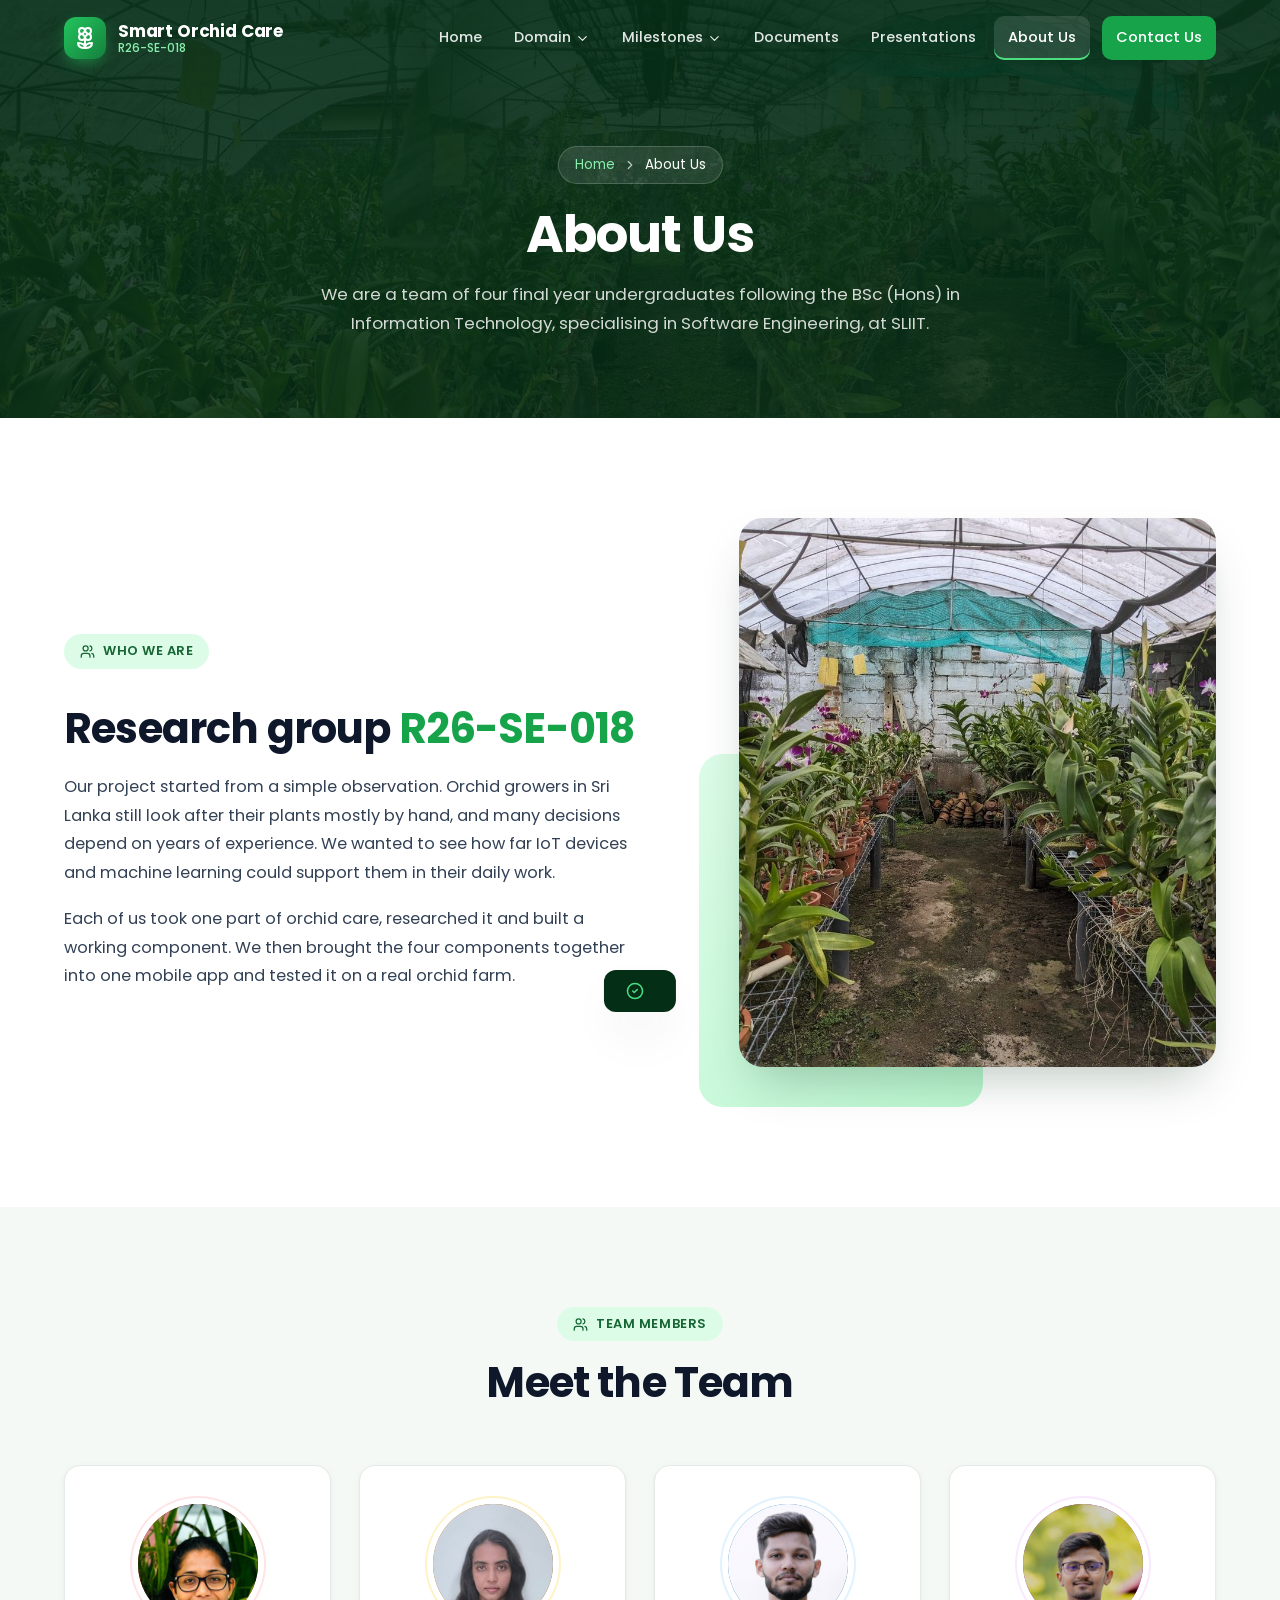
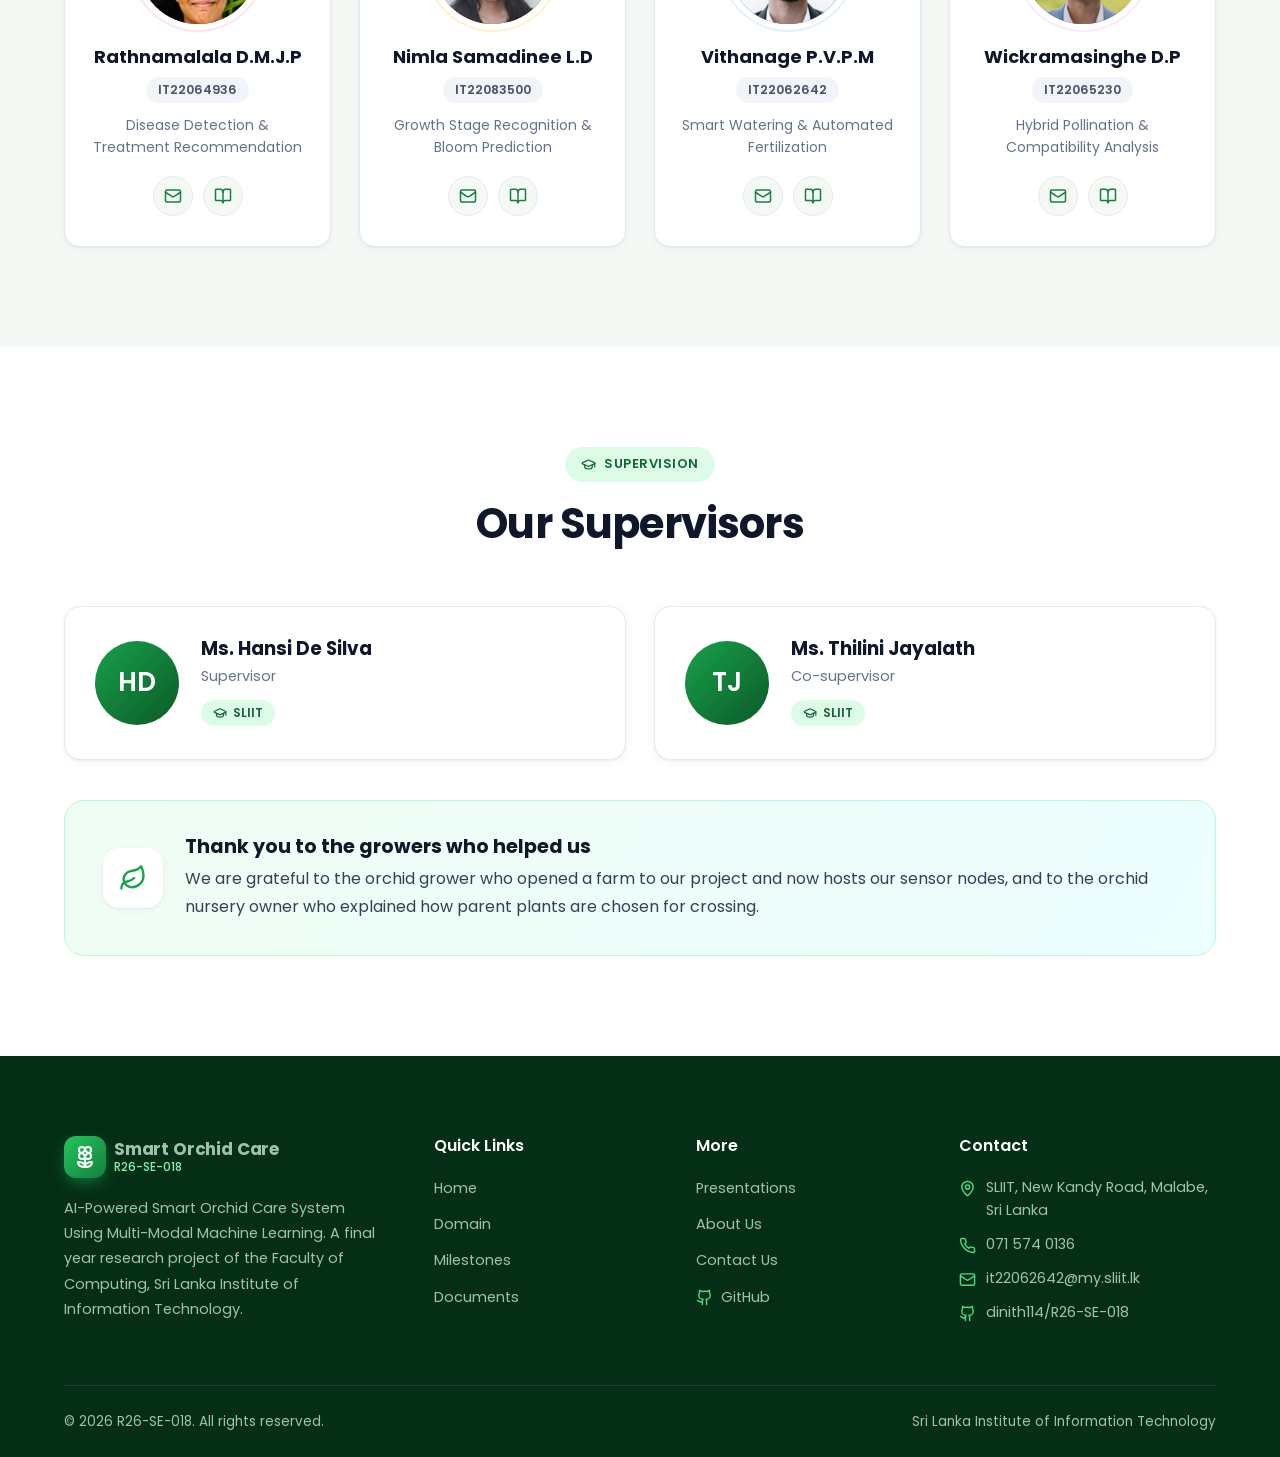
==== about.html @ bfdbc759 "Add the R26-SE-018 research website" ====
<!doctype html>
<html lang="en" id="top">
<head>
<meta charset="utf-8">
<meta name="viewport" content="width=device-width, initial-scale=1">
<title>About Us | R26-SE-018</title>
<meta name="description" content="Members and supervisors of research project R26-SE-018 at SLIIT.">
<meta name="theme-color" content="#052e16">
<link rel="icon" type="image/svg+xml" href="images/favicon.svg">
<link rel="stylesheet" href="fonts/fonts.css">
<link rel="stylesheet" href="css/style.css">
<script>document.documentElement.classList.add("js")</script>
</head>
<body>
<a class="skip" href="#main">Skip to content</a>
<header class="navbar">
  <div class="container">
    <a class="logo" href="index.html" aria-label="Smart Orchid Care home">
      <span class="logo-icon"><svg class="ic " viewBox="0 0 24 24" fill="none" stroke="currentColor" stroke-width="2" stroke-linecap="round" stroke-linejoin="round" aria-hidden="true"><path d="M12 5a3 3 0 1 1 3 3m-3-3a3 3 0 1 0-3 3m3-3v1M9 8a3 3 0 1 0 3 3M9 8h1m5 0a3 3 0 1 1-3 3m3-3h-1m-2 3v-1" /> <circle cx="12" cy="8" r="2" /> <path d="M12 10v12" /> <path d="M12 22c4.2 0 7-1.667 7-5-4.2 0-7 1.667-7 5Z" /> <path d="M12 22c-4.2 0-7-1.667-7-5 4.2 0 7 1.667 7 5Z" /></svg></span>
      <span class="logo-text"><b>Smart Orchid Care</b><span>R26-SE-018</span></span>
    </a>
    <button class="menu-btn" type="button" aria-label="Open menu" aria-expanded="false"><svg class="ic ic-menu" viewBox="0 0 24 24" fill="none" stroke="currentColor" stroke-width="2" stroke-linecap="round" stroke-linejoin="round" aria-hidden="true"><line x1="4" x2="20" y1="12" y2="12" /> <line x1="4" x2="20" y1="6" y2="6" /> <line x1="4" x2="20" y1="18" y2="18" /></svg><svg class="ic ic-x" viewBox="0 0 24 24" fill="none" stroke="currentColor" stroke-width="2" stroke-linecap="round" stroke-linejoin="round" aria-hidden="true"><path d="M18 6 6 18" /> <path d="m6 6 12 12" /></svg></button>
    <ul class="nav-links"><li><a href="index.html">Home</a></li><li class="has-dropdown"><a href="domain.html">Domain<svg class="ic ic-chev" viewBox="0 0 24 24" fill="none" stroke="currentColor" stroke-width="2" stroke-linecap="round" stroke-linejoin="round" aria-hidden="true"><path d="m6 9 6 6 6-6" /></svg></a><ul class="dropdown"><li><a href="domain.html#literature">Literature Survey</a></li><li><a href="domain.html#gap">Research Gap</a></li><li><a href="domain.html#problem">Research Problem</a></li><li><a href="domain.html#objectives">Research Objectives</a></li><li><a href="domain.html#methodology">Methodology</a></li><li><a href="domain.html#technologies">Technologies Used</a></li></ul></li><li class="has-dropdown"><a href="milestones.html">Milestones<svg class="ic ic-chev" viewBox="0 0 24 24" fill="none" stroke="currentColor" stroke-width="2" stroke-linecap="round" stroke-linejoin="round" aria-hidden="true"><path d="m6 9 6 6 6-6" /></svg></a><ul class="dropdown"><li><a href="milestones.html#proposal">Project Proposal<small>15 to 18 March 2026</small></a></li><li><a href="milestones.html#pp1">Progress Presentation 1<small>11 to 13 May 2026</small></a></li><li><a href="milestones.html#pp2">Progress Presentation 2<small>31 August to 2 September 2026</small></a></li><li><a href="milestones.html#submission">Draft Thesis &amp; Website Submission<small>11 October 2026</small></a></li><li><a href="milestones.html#final">Final Presentation &amp; Viva<small>19 to 21 October 2026</small></a></li><li><a href="milestones.html#paper">Research Paper<small>23 October 2026</small></a></li><li><a href="milestones.html#thesis">Final Thesis Submission<small>28 October 2026</small></a></li></ul></li><li><a href="documents.html">Documents</a></li><li><a href="presentations.html">Presentations</a></li><li><a href="about.html" class="active" aria-current="page">About Us</a></li><li><a href="contact.html" class="nav-cta">Contact Us</a></li></ul>
  </div>
</header>
<main id="main">
<section class="page-banner">
  <div class="container">
    <div class="breadcrumb"><a href="index.html">Home</a><svg class="ic " viewBox="0 0 24 24" fill="none" stroke="currentColor" stroke-width="2" stroke-linecap="round" stroke-linejoin="round" aria-hidden="true"><path d="m6 9 6 6 6-6" /></svg><span>About Us</span></div>
    <h1>About Us</h1>
    <p>We are a team of four final year undergraduates following the BSc (Hons) in Information Technology, specialising in Software Engineering, at SLIIT.</p>
  </div>
</section>
<section class="section">
  <div class="container split">
    <div class="text reveal">
      <span class="label"><svg class="ic " viewBox="0 0 24 24" fill="none" stroke="currentColor" stroke-width="2" stroke-linecap="round" stroke-linejoin="round" aria-hidden="true"><path d="M16 21v-2a4 4 0 0 0-4-4H6a4 4 0 0 0-4 4v2" /> <circle cx="9" cy="7" r="4" /> <path d="M22 21v-2a4 4 0 0 0-3-3.87" /> <path d="M16 3.13a4 4 0 0 1 0 7.75" /></svg>Who We Are</span>
      <h2 class="h2">Research group <span class="text-green">R26-SE-018</span></h2>
      <p>Our project started from a simple observation. Orchid growers in Sri Lanka still look after their plants mostly by hand, and many decisions depend on years of experience. We wanted to see how far IoT devices and machine learning could support them in their daily work.</p>
      <p>Each of us took one part of orchid care, researched it and built a working component. We then brought the four components together into one mobile app and tested it on a real orchid farm.</p>
    </div>
    <div class="photo-stack reveal d2"><span class="deco"></span><img class="main" src="images/shadehouse-c.jpg" width="805" height="1086" alt="Benches of potted orchids inside a shade house" loading="lazy"></div>
  </div>
</section>
<section class="section section-soft">
  <div class="container">
    <div class="section-head reveal"><span class="label"><svg class="ic " viewBox="0 0 24 24" fill="none" stroke="currentColor" stroke-width="2" stroke-linecap="round" stroke-linejoin="round" aria-hidden="true"><path d="M16 21v-2a4 4 0 0 0-4-4H6a4 4 0 0 0-4 4v2" /> <circle cx="9" cy="7" r="4" /> <path d="M22 21v-2a4 4 0 0 0-3-3.87" /> <path d="M16 3.13a4 4 0 0 1 0 7.75" /></svg>Team Members</span><h2>Meet the Team</h2></div>
    <div class="grid grid-4"><article class="card team-card card-hover c1 reveal d0">
  <div class="avatar"><img src="images/team/IT22064936.jpg" alt="" width="240" height="240"></div>
  <h3>Rathnamalala D.M.J.P</h3>
  <span class="badge badge-gray id">IT22064936</span>
  <p class="role">Disease Detection &amp; Treatment Recommendation</p>
  <div class="links"><a class="round-btn" href="mailto:it22064936@my.sliit.lk" aria-label="Email Rathnamalala D.M.J.P"><svg class="ic " viewBox="0 0 24 24" fill="none" stroke="currentColor" stroke-width="2" stroke-linecap="round" stroke-linejoin="round" aria-hidden="true"><rect width="20" height="16" x="2" y="4" rx="2" /> <path d="m22 7-8.97 5.7a1.94 1.94 0 0 1-2.06 0L2 7" /></svg></a><a class="round-btn" href="domain.html#c1" aria-label="Read about component 1"><svg class="ic " viewBox="0 0 24 24" fill="none" stroke="currentColor" stroke-width="2" stroke-linecap="round" stroke-linejoin="round" aria-hidden="true"><path d="M12 7v14" /> <path d="M3 18a1 1 0 0 1-1-1V4a1 1 0 0 1 1-1h5a4 4 0 0 1 4 4 4 4 0 0 1 4-4h5a1 1 0 0 1 1 1v13a1 1 0 0 1-1 1h-6a3 3 0 0 0-3 3 3 3 0 0 0-3-3z" /></svg></a></div>
</article><article class="card team-card card-hover c2 reveal d1">
  <div class="avatar"><img src="images/team/IT22083500.jpg" alt="" width="240" height="240"></div>
  <h3>Nimla Samadinee L.D</h3>
  <span class="badge badge-gray id">IT22083500</span>
  <p class="role">Growth Stage Recognition &amp; Bloom Prediction</p>
  <div class="links"><a class="round-btn" href="mailto:it22083500@my.sliit.lk" aria-label="Email Nimla Samadinee L.D"><svg class="ic " viewBox="0 0 24 24" fill="none" stroke="currentColor" stroke-width="2" stroke-linecap="round" stroke-linejoin="round" aria-hidden="true"><rect width="20" height="16" x="2" y="4" rx="2" /> <path d="m22 7-8.97 5.7a1.94 1.94 0 0 1-2.06 0L2 7" /></svg></a><a class="round-btn" href="domain.html#c2" aria-label="Read about component 2"><svg class="ic " viewBox="0 0 24 24" fill="none" stroke="currentColor" stroke-width="2" stroke-linecap="round" stroke-linejoin="round" aria-hidden="true"><path d="M12 7v14" /> <path d="M3 18a1 1 0 0 1-1-1V4a1 1 0 0 1 1-1h5a4 4 0 0 1 4 4 4 4 0 0 1 4-4h5a1 1 0 0 1 1 1v13a1 1 0 0 1-1 1h-6a3 3 0 0 0-3 3 3 3 0 0 0-3-3z" /></svg></a></div>
</article><article class="card team-card card-hover c3 reveal d2">
  <div class="avatar"><img src="images/team/IT22062642.jpg" alt="" width="240" height="240"></div>
  <h3>Vithanage P.V.P.M</h3>
  <span class="badge badge-gray id">IT22062642</span>
  <p class="role">Smart Watering &amp; Automated Fertilization</p>
  <div class="links"><a class="round-btn" href="mailto:it22062642@my.sliit.lk" aria-label="Email Vithanage P.V.P.M"><svg class="ic " viewBox="0 0 24 24" fill="none" stroke="currentColor" stroke-width="2" stroke-linecap="round" stroke-linejoin="round" aria-hidden="true"><rect width="20" height="16" x="2" y="4" rx="2" /> <path d="m22 7-8.97 5.7a1.94 1.94 0 0 1-2.06 0L2 7" /></svg></a><a class="round-btn" href="domain.html#c3" aria-label="Read about component 3"><svg class="ic " viewBox="0 0 24 24" fill="none" stroke="currentColor" stroke-width="2" stroke-linecap="round" stroke-linejoin="round" aria-hidden="true"><path d="M12 7v14" /> <path d="M3 18a1 1 0 0 1-1-1V4a1 1 0 0 1 1-1h5a4 4 0 0 1 4 4 4 4 0 0 1 4-4h5a1 1 0 0 1 1 1v13a1 1 0 0 1-1 1h-6a3 3 0 0 0-3 3 3 3 0 0 0-3-3z" /></svg></a></div>
</article><article class="card team-card card-hover c4 reveal d3">
  <div class="avatar"><img src="images/team/IT22065230.jpg" alt="" width="240" height="240"></div>
  <h3>Wickramasinghe D.P</h3>
  <span class="badge badge-gray id">IT22065230</span>
  <p class="role">Hybrid Pollination &amp; Compatibility Analysis</p>
  <div class="links"><a class="round-btn" href="mailto:it22065230@my.sliit.lk" aria-label="Email Wickramasinghe D.P"><svg class="ic " viewBox="0 0 24 24" fill="none" stroke="currentColor" stroke-width="2" stroke-linecap="round" stroke-linejoin="round" aria-hidden="true"><rect width="20" height="16" x="2" y="4" rx="2" /> <path d="m22 7-8.97 5.7a1.94 1.94 0 0 1-2.06 0L2 7" /></svg></a><a class="round-btn" href="domain.html#c4" aria-label="Read about component 4"><svg class="ic " viewBox="0 0 24 24" fill="none" stroke="currentColor" stroke-width="2" stroke-linecap="round" stroke-linejoin="round" aria-hidden="true"><path d="M12 7v14" /> <path d="M3 18a1 1 0 0 1-1-1V4a1 1 0 0 1 1-1h5a4 4 0 0 1 4 4 4 4 0 0 1 4-4h5a1 1 0 0 1 1 1v13a1 1 0 0 1-1 1h-6a3 3 0 0 0-3 3 3 3 0 0 0-3-3z" /></svg></a></div>
</article></div>
  </div>
</section>
<section class="section">
  <div class="container">
    <div class="section-head reveal"><span class="label"><svg class="ic " viewBox="0 0 24 24" fill="none" stroke="currentColor" stroke-width="2" stroke-linecap="round" stroke-linejoin="round" aria-hidden="true"><path d="M21.42 10.922a1 1 0 0 0-.019-1.838L12.83 5.18a2 2 0 0 0-1.66 0L2.6 9.08a1 1 0 0 0 0 1.832l8.57 3.908a2 2 0 0 0 1.66 0z" /> <path d="M22 10v6" /> <path d="M6 12.5V16a6 3 0 0 0 12 0v-3.5" /></svg>Supervision</span><h2>Our Supervisors</h2></div>
    <div class="grid grid-2"><article class="card sup-card cg reveal"><div class="avatar" aria-hidden="true">HD</div><div><h3>Ms. Hansi De Silva</h3><p>Supervisor</p><span class="badge badge-green" style="margin-top:10px"><svg class="ic " viewBox="0 0 24 24" fill="none" stroke="currentColor" stroke-width="2" stroke-linecap="round" stroke-linejoin="round" aria-hidden="true"><path d="M21.42 10.922a1 1 0 0 0-.019-1.838L12.83 5.18a2 2 0 0 0-1.66 0L2.6 9.08a1 1 0 0 0 0 1.832l8.57 3.908a2 2 0 0 0 1.66 0z" /> <path d="M22 10v6" /> <path d="M6 12.5V16a6 3 0 0 0 12 0v-3.5" /></svg>SLIIT</span></div></article><article class="card sup-card cg reveal"><div class="avatar" aria-hidden="true">TJ</div><div><h3>Ms. Thilini Jayalath</h3><p>Co-supervisor</p><span class="badge badge-green" style="margin-top:10px"><svg class="ic " viewBox="0 0 24 24" fill="none" stroke="currentColor" stroke-width="2" stroke-linecap="round" stroke-linejoin="round" aria-hidden="true"><path d="M21.42 10.922a1 1 0 0 0-.019-1.838L12.83 5.18a2 2 0 0 0-1.66 0L2.6 9.08a1 1 0 0 0 0 1.832l8.57 3.908a2 2 0 0 0 1.66 0z" /> <path d="M22 10v6" /> <path d="M6 12.5V16a6 3 0 0 0 12 0v-3.5" /></svg>SLIIT</span></div></article></div>
    <div class="thanks reveal" style="margin-top:40px"><span class="ic-box"><svg class="ic " viewBox="0 0 24 24" fill="none" stroke="currentColor" stroke-width="2" stroke-linecap="round" stroke-linejoin="round" aria-hidden="true"><path d="M11 20A7 7 0 0 1 9.8 6.1C15.5 5 17 4.48 19 2c1 2 2 4.18 2 8 0 5.5-4.78 10-10 10Z" /> <path d="M2 21c0-3 1.85-5.36 5.08-6C9.5 14.52 12 13 13 12" /></svg></span><div><h3>Thank you to the growers who helped us</h3><p>We are grateful to the orchid grower who opened a farm to our project and now hosts our sensor nodes, and to the orchid nursery owner who explained how parent plants are chosen for crossing.</p></div></div>
  </div>
</section>
</main>
<footer class="footer">
  <div class="container">
    <div class="footer-grid">
      <div>
        <a class="logo" href="index.html"><span class="logo-icon"><svg class="ic " viewBox="0 0 24 24" fill="none" stroke="currentColor" stroke-width="2" stroke-linecap="round" stroke-linejoin="round" aria-hidden="true"><path d="M12 5a3 3 0 1 1 3 3m-3-3a3 3 0 1 0-3 3m3-3v1M9 8a3 3 0 1 0 3 3M9 8h1m5 0a3 3 0 1 1-3 3m3-3h-1m-2 3v-1" /> <circle cx="12" cy="8" r="2" /> <path d="M12 10v12" /> <path d="M12 22c4.2 0 7-1.667 7-5-4.2 0-7 1.667-7 5Z" /> <path d="M12 22c-4.2 0-7-1.667-7-5 4.2 0 7 1.667 7 5Z" /></svg></span><span class="logo-text"><b>Smart Orchid Care</b><span>R26-SE-018</span></span></a>
        <p>AI-Powered Smart Orchid Care System Using Multi-Modal Machine Learning. A final year research project of the Faculty of Computing, Sri Lanka Institute of Information Technology.</p>
      </div>
      <div><h4>Quick Links</h4><ul>
        <li><a href="index.html">Home</a></li><li><a href="domain.html">Domain</a></li>
        <li><a href="milestones.html">Milestones</a></li><li><a href="documents.html">Documents</a></li></ul></div>
      <div><h4>More</h4><ul>
        <li><a href="presentations.html">Presentations</a></li><li><a href="about.html">About Us</a></li>
        <li><a href="contact.html">Contact Us</a></li><li><a href="https://github.com/dinith114/R26-SE-018"><svg class="ic " viewBox="0 0 24 24" fill="none" stroke="currentColor" stroke-width="2" stroke-linecap="round" stroke-linejoin="round" aria-hidden="true"><path d="M15 22v-4a4.8 4.8 0 0 0-1-3.5c3 0 6-2 6-5.5.08-1.25-.27-2.48-1-3.5.28-1.15.28-2.35 0-3.5 0 0-1 0-3 1.5-2.64-.5-5.36-.5-8 0C6 2 5 2 5 2c-.3 1.15-.3 2.35 0 3.5A5.403 5.403 0 0 0 4 9c0 3.5 3 5.5 6 5.5-.39.49-.68 1.05-.85 1.65-.17.6-.22 1.23-.15 1.85v4" /> <path d="M9 18c-4.51 2-5-2-7-2" /></svg>GitHub</a></li></ul></div>
      <div><h4>Contact</h4><ul>
        <li class="ci"><svg class="ic " viewBox="0 0 24 24" fill="none" stroke="currentColor" stroke-width="2" stroke-linecap="round" stroke-linejoin="round" aria-hidden="true"><path d="M20 10c0 4.993-5.539 10.193-7.399 11.799a1 1 0 0 1-1.202 0C9.539 20.193 4 14.993 4 10a8 8 0 0 1 16 0" /> <circle cx="12" cy="10" r="3" /></svg><span>SLIIT, New Kandy Road, Malabe, Sri Lanka</span></li>
        <li class="ci"><svg class="ic " viewBox="0 0 24 24" fill="none" stroke="currentColor" stroke-width="2" stroke-linecap="round" stroke-linejoin="round" aria-hidden="true"><path d="M22 16.92v3a2 2 0 0 1-2.18 2 19.79 19.79 0 0 1-8.63-3.07 19.5 19.5 0 0 1-6-6 19.79 19.79 0 0 1-3.07-8.67A2 2 0 0 1 4.11 2h3a2 2 0 0 1 2 1.72 12.84 12.84 0 0 0 .7 2.81 2 2 0 0 1-.45 2.11L8.09 9.91a16 16 0 0 0 6 6l1.27-1.27a2 2 0 0 1 2.11-.45 12.84 12.84 0 0 0 2.81.7A2 2 0 0 1 22 16.92z" /></svg><a href="tel:+94715740136">071 574 0136</a></li>
        <li class="ci"><svg class="ic " viewBox="0 0 24 24" fill="none" stroke="currentColor" stroke-width="2" stroke-linecap="round" stroke-linejoin="round" aria-hidden="true"><rect width="20" height="16" x="2" y="4" rx="2" /> <path d="m22 7-8.97 5.7a1.94 1.94 0 0 1-2.06 0L2 7" /></svg><a href="mailto:it22062642@my.sliit.lk">it22062642@my.sliit.lk</a></li>
        <li class="ci"><svg class="ic " viewBox="0 0 24 24" fill="none" stroke="currentColor" stroke-width="2" stroke-linecap="round" stroke-linejoin="round" aria-hidden="true"><path d="M15 22v-4a4.8 4.8 0 0 0-1-3.5c3 0 6-2 6-5.5.08-1.25-.27-2.48-1-3.5.28-1.15.28-2.35 0-3.5 0 0-1 0-3 1.5-2.64-.5-5.36-.5-8 0C6 2 5 2 5 2c-.3 1.15-.3 2.35 0 3.5A5.403 5.403 0 0 0 4 9c0 3.5 3 5.5 6 5.5-.39.49-.68 1.05-.85 1.65-.17.6-.22 1.23-.15 1.85v4" /> <path d="M9 18c-4.51 2-5-2-7-2" /></svg><a href="https://github.com/dinith114/R26-SE-018">dinith114/R26-SE-018</a></li></ul></div>
    </div>
    <div class="footer-bottom"><span>© 2026 R26-SE-018. All rights reserved.</span><span>Sri Lanka Institute of Information Technology</span></div>
  </div>
</footer>
<a class="back-top" href="#top" aria-label="Back to top"><svg class="ic " viewBox="0 0 24 24" fill="none" stroke="currentColor" stroke-width="2" stroke-linecap="round" stroke-linejoin="round" aria-hidden="true"><path d="M5 12h14" /> <path d="m12 5 7 7-7 7" /></svg></a>
<div class="toast" role="status" aria-live="polite"><svg class="ic " viewBox="0 0 24 24" fill="none" stroke="currentColor" stroke-width="2" stroke-linecap="round" stroke-linejoin="round" aria-hidden="true"><circle cx="12" cy="12" r="10" /> <path d="m9 12 2 2 4-4" /></svg><span></span></div>
<script src="js/main.js"></script>
</body>
</html>
---- fonts/fonts.css ----
/* Poppins (SIL Open Font License), latin subset, self-hosted */
@font-face { font-family: "Poppins"; font-style: normal; font-weight: 400; font-display: swap; src: url("Poppins-400.woff2") format("woff2"); }
@font-face { font-family: "Poppins"; font-style: normal; font-weight: 500; font-display: swap; src: url("Poppins-500.woff2") format("woff2"); }
@font-face { font-family: "Poppins"; font-style: normal; font-weight: 600; font-display: swap; src: url("Poppins-600.woff2") format("woff2"); }
@font-face { font-family: "Poppins"; font-style: normal; font-weight: 700; font-display: swap; src: url("Poppins-700.woff2") format("woff2"); }
---- css/style.css ----
/* ==========================================================================
   R26-SE-018 · Smart Orchid Care research website
   ========================================================================== */

:root {
  --green: #16a34a;
  --green-600: #15803d;
  --green-700: #166534;
  --green-900: #052e16;
  --green-50: #f0fdf4;
  --green-100: #dcfce7;
  --teal: #0f766e;

  --ink: #0f172a;
  --text: #334155;
  --muted: #64748b;
  --line: #e5ebe8;
  --bg: #ffffff;
  --bg-soft: #f5f9f6;

  --c1: #e11d48; --c1-bg: #ffe4e6;
  --c2: #d97706; --c2-bg: #fef3c7;
  --c3: #0284c7; --c3-bg: #e0f2fe;
  --c4: #c026d3; --c4-bg: #fae8ff;

  --amber: #b45309; --amber-bg: #fef3c7;

  --radius: 16px;
  --shadow-sm: 0 1px 2px rgba(15, 23, 42, .05), 0 2px 8px rgba(15, 23, 42, .04);
  --shadow-md: 0 10px 30px -10px rgba(15, 23, 42, .18);
  --shadow-lg: 0 24px 50px -16px rgba(5, 46, 22, .28);
  --font: "Poppins", "Segoe UI", system-ui, -apple-system, Roboto, Arial, sans-serif;
  --nav-h: 76px;
  color-scheme: light;
}

*, *::before, *::after { box-sizing: border-box; }
html { scroll-behavior: smooth; scroll-padding-top: calc(var(--nav-h) + 16px); -webkit-text-size-adjust: 100%; }
body { margin: 0; font-family: var(--font); font-size: 16px; line-height: 1.75; color: var(--text); background: var(--bg); }
body.menu-open { overflow: hidden; }
img { max-width: 100%; height: auto; display: block; }
a { color: var(--green-600); text-decoration: none; }
a:hover { color: var(--green-700); }
h1, h2, h3, h4 { color: var(--ink); line-height: 1.25; margin: 0; font-weight: 700; text-wrap: balance; }
p { margin: 0; }
ul { margin: 0; }
:focus-visible { outline: 3px solid rgba(22, 163, 74, .45); outline-offset: 3px; border-radius: 6px; }
.container { width: 100%; max-width: 1200px; margin-inline: auto; padding-inline: 24px; }
.ic { width: 1.25em; height: 1.25em; flex: none; vertical-align: -0.2em; }
.skip { position: absolute; left: -999px; top: 8px; z-index: 100; background: var(--green); color: #fff; padding: 8px 16px; border-radius: 8px; }
.skip:focus { left: 16px; color: #fff; }

/* ── buttons ──────────────────────────────────────────────────────────── */
.btn { display: inline-flex; align-items: center; justify-content: center; gap: 8px; padding: 13px 26px; border-radius: 12px; font: 600 15px/1.2 var(--font); border: 2px solid transparent; cursor: pointer; transition: all .2s ease; white-space: nowrap; }
.btn .ic { width: 18px; height: 18px; transition: transform .2s; }
.btn:hover .ic-arrow { transform: translateX(3px); }
.btn-primary { background: var(--green); color: #fff; box-shadow: 0 8px 20px -6px rgba(22, 163, 74, .55); }
.btn-primary:hover { background: var(--green-600); color: #fff; transform: translateY(-2px); }
.btn-light { background: rgba(255, 255, 255, .1); color: #fff; border-color: rgba(255, 255, 255, .55); backdrop-filter: blur(4px); }
.btn-light:hover { background: #fff; color: var(--green-900); }
.btn-outline { color: var(--green-600); border-color: var(--green); background: #fff; }
.btn-outline:hover { background: var(--green); color: #fff; }
.btn-white { background: #fff; color: var(--green-700); }
.btn-white:hover { background: var(--green-50); color: var(--green-900); transform: translateY(-2px); }
.btn-sm { padding: 9px 16px; font-size: 14px; border-radius: 10px; }
.btn[aria-disabled="true"] { background: #f1f5f9; color: #94a3b8; border-color: #f1f5f9; box-shadow: none; cursor: default; pointer-events: none; }

/* ── badges ───────────────────────────────────────────────────────────── */
.badge { display: inline-flex; align-items: center; gap: 6px; padding: 5px 12px; border-radius: 999px; font-size: 12.5px; font-weight: 600; line-height: 1.3; white-space: nowrap; }
.badge .ic { width: 14px; height: 14px; }
.badge-green { background: var(--green-100); color: var(--green-700); }
.badge-amber { background: var(--amber-bg); color: var(--amber); }
.badge-gray { background: #f1f5f9; color: #475569; }
.badge-blue { background: var(--c3-bg); color: var(--c3); }
.tbc { display: inline-block; background: var(--amber-bg); color: var(--amber); font-size: .85em; font-weight: 600; padding: 1px 10px; border-radius: 999px; }

/* ── navbar ───────────────────────────────────────────────────────────── */
.navbar { position: fixed; inset: 0 0 auto 0; z-index: 50; height: var(--nav-h); background: rgba(5, 46, 22, .96); transition: background .3s, box-shadow .3s; }
.js .navbar:not(.scrolled):not(.open) { background: transparent; }
.navbar.scrolled { box-shadow: 0 8px 30px -12px rgba(0, 0, 0, .45); backdrop-filter: blur(12px); -webkit-backdrop-filter: blur(12px); background: rgba(5, 46, 22, .9); }
.navbar .container { height: 100%; display: flex; align-items: center; justify-content: space-between; gap: 24px; }
.logo { display: flex; align-items: center; gap: 12px; color: #fff; }
.logo:hover { color: #fff; }
.logo-icon { width: 42px; height: 42px; border-radius: 12px; display: grid; place-items: center; background: linear-gradient(135deg, #22c55e, #15803d); box-shadow: 0 6px 16px -4px rgba(34, 197, 94, .6); }
.logo-icon .ic { width: 24px; height: 24px; color: #fff; }
.logo-text { display: grid; line-height: 1.2; }
.logo-text b { font-size: 17px; font-weight: 700; letter-spacing: -.01em; }
.logo-text span { font-size: 12px; color: #86efac; font-weight: 500; }
.nav-links { display: flex; align-items: center; gap: 4px; list-style: none; padding: 0; }
.nav-links > li { position: relative; }
.nav-links > li > a { display: flex; align-items: center; gap: 4px; padding: 9px 14px; border-radius: 10px; color: rgba(255, 255, 255, .88); font-size: 14.5px; font-weight: 500; transition: background .2s, color .2s; }
.nav-links > li > a:hover, .nav-links > li > a.active { color: #fff; background: rgba(255, 255, 255, .12); }
.nav-links > li > a.active { box-shadow: inset 0 -2px 0 #4ade80; }
.nav-links .ic-chev { width: 15px; height: 15px; transition: transform .2s; }
.nav-links .nav-cta { margin-left: 8px; background: var(--green); color: #fff; }
.nav-links .nav-cta:hover, .nav-links .nav-cta.active { background: #22c55e; box-shadow: none; }
.dropdown { position: absolute; top: calc(100% + 10px); left: 50%; min-width: 290px; list-style: none; margin: 0; padding: 8px; background: #fff; border-radius: 14px; box-shadow: var(--shadow-lg); opacity: 0; visibility: hidden; transform: translate(-50%, 8px); transition: all .2s ease; }
.dropdown::before { content: ""; position: absolute; top: -12px; left: 0; right: 0; height: 12px; }
.dropdown a { display: flex; align-items: center; justify-content: space-between; gap: 16px; padding: 10px 14px; border-radius: 10px; color: var(--ink); font-size: 14px; font-weight: 500; }
.dropdown a:hover { background: var(--green-50); color: var(--green-700); }
.dropdown small { color: var(--muted); font-size: 12px; font-weight: 500; white-space: nowrap; }
.has-dropdown:hover .dropdown, .has-dropdown:focus-within .dropdown { opacity: 1; visibility: visible; transform: translate(-50%, 0); }
.has-dropdown:hover .ic-chev { transform: rotate(180deg); }
.menu-btn { display: none; width: 44px; height: 44px; border-radius: 12px; border: 1px solid rgba(255, 255, 255, .25); background: rgba(255, 255, 255, .08); color: #fff; cursor: pointer; place-items: center; }
.menu-btn .ic { width: 22px; height: 22px; }
.menu-btn .ic-x { display: none; }
.navbar.open .menu-btn .ic-menu { display: none; }
.navbar.open .menu-btn .ic-x { display: block; }

/* ── hero (home) ──────────────────────────────────────────────────────── */
.hero { position: relative; min-height: 100vh; min-height: 100svh; display: flex; align-items: center; padding: calc(var(--nav-h) + 40px) 0 110px; color: #fff; overflow: hidden;
  background: linear-gradient(100deg, rgba(5, 46, 22, .96) 0%, rgba(5, 46, 22, .86) 42%, rgba(5, 46, 22, .45) 75%, rgba(5, 46, 22, .3) 100%), url("../images/hero-strip.jpg") center / cover no-repeat; }
.hero::after { content: ""; position: absolute; inset: auto 0 0 0; height: 120px; background: linear-gradient(to top, rgba(5, 46, 22, .55), transparent); pointer-events: none; }
.hero-content { position: relative; z-index: 1; max-width: 720px; }
.hero-badges { display: flex; flex-wrap: wrap; gap: 10px; margin-bottom: 26px; }
.hero-badge { display: inline-flex; align-items: center; gap: 8px; padding: 7px 16px; border-radius: 999px; background: rgba(255, 255, 255, .1); border: 1px solid rgba(255, 255, 255, .2); font-size: 13px; font-weight: 500; backdrop-filter: blur(6px); }
.hero-badge .dot { width: 8px; height: 8px; border-radius: 50%; background: #4ade80; box-shadow: 0 0 0 4px rgba(74, 222, 128, .25); }
.hero h1 { color: #fff; font-size: clamp(2.4rem, 5.6vw, 4.2rem); font-weight: 700; line-height: 1.12; letter-spacing: -.02em; }
.hero h1 .hl { background: linear-gradient(90deg, #86efac, #4ade80); -webkit-background-clip: text; background-clip: text; color: transparent; }
.hero .subtitle { margin-top: 14px; font-size: clamp(1.1rem, 2vw, 1.4rem); font-weight: 500; color: #bbf7d0; }
.hero .desc { margin-top: 22px; font-size: 1.06rem; color: rgba(255, 255, 255, .82); max-width: 600px; }
.hero-actions { display: flex; flex-wrap: wrap; gap: 14px; margin-top: 36px; }
.hero-meta { display: flex; flex-wrap: wrap; gap: 28px; margin-top: 52px; padding-top: 28px; border-top: 1px solid rgba(255, 255, 255, .15); }
.hero-meta div { display: flex; align-items: center; gap: 12px; font-size: 14px; color: rgba(255, 255, 255, .8); line-height: 1.4; }
.hero-meta .ic { width: 22px; height: 22px; color: #4ade80; }
.hero-meta b { display: block; color: #fff; font-size: 15px; font-weight: 600; }
.scroll-down { position: absolute; left: 50%; bottom: 28px; transform: translateX(-50%); z-index: 1; display: grid; justify-items: center; gap: 6px; color: rgba(255, 255, 255, .7); font-size: 12px; letter-spacing: .12em; text-transform: uppercase; }
.scroll-down:hover { color: #fff; }
.scroll-down .mouse { width: 24px; height: 38px; border: 2px solid currentColor; border-radius: 14px; position: relative; }
.scroll-down .mouse::after { content: ""; position: absolute; left: 50%; top: 7px; width: 4px; height: 8px; margin-left: -2px; border-radius: 2px; background: currentColor; animation: wheel 1.8s infinite; }
@keyframes wheel { 0% { opacity: 1; transform: translateY(0); } 100% { opacity: 0; transform: translateY(12px); } }

/* ── page banner (inner pages) ────────────────────────────────────────── */
.page-banner { position: relative; padding: calc(var(--nav-h) + 70px) 0 80px; color: #fff; text-align: center; overflow: hidden;
  background: linear-gradient(180deg, rgba(5, 46, 22, .92), rgba(5, 46, 22, .82)), url("../images/hero-strip.jpg") center 40% / cover no-repeat; }
.page-banner h1 { color: #fff; font-size: clamp(2.1rem, 4.5vw, 3.2rem); letter-spacing: -.02em; }
.page-banner p { margin: 14px auto 0; max-width: 640px; color: rgba(255, 255, 255, .82); font-size: 1.05rem; }
.breadcrumb { display: inline-flex; align-items: center; gap: 8px; margin-bottom: 18px; padding: 6px 16px; border-radius: 999px; background: rgba(255, 255, 255, .1); border: 1px solid rgba(255, 255, 255, .18); font-size: 13.5px; }
.breadcrumb a { color: #86efac; }
.breadcrumb a:hover { color: #fff; }
.breadcrumb .ic { width: 14px; height: 14px; opacity: .7; transform: rotate(-90deg); }

/* ── sections ─────────────────────────────────────────────────────────── */
.section { padding: 100px 0; }
.section-soft { background: var(--bg-soft); }
.section-head { text-align: center; max-width: 680px; margin: 0 auto 56px; }
.label { display: inline-flex; align-items: center; gap: 8px; padding: 6px 16px; border-radius: 999px; background: var(--green-100); color: var(--green-700); font-size: 13px; font-weight: 600; letter-spacing: .04em; text-transform: uppercase; margin-bottom: 16px; }
.label .ic { width: 15px; height: 15px; }
.section-head h2, .h2 { font-size: clamp(1.8rem, 3.4vw, 2.6rem); letter-spacing: -.02em; }
.section-head p { margin-top: 16px; font-size: 1.05rem; color: var(--muted); }
.text-green { color: var(--green); }

/* about split */
.split { display: grid; grid-template-columns: 1.05fr .95fr; gap: 64px; align-items: center; }
.split .text > * + * { margin-top: 18px; }
.split .text p { font-size: 1.02rem; }
.checks { list-style: none; padding: 0; display: grid; grid-template-columns: 1fr 1fr; gap: 14px 20px; margin-top: 26px !important; }
.checks li { display: flex; gap: 10px; align-items: flex-start; font-weight: 500; color: var(--ink); font-size: 15px; line-height: 1.5; }
.checks .ic { color: var(--green); width: 20px; height: 20px; margin-top: 1px; }
.photo-stack { position: relative; padding: 0 0 40px 40px; isolation: isolate; }
.photo-stack .main { border-radius: 24px; box-shadow: var(--shadow-lg); aspect-ratio: 4 / 4.6; object-fit: cover; width: 100%; }
.photo-stack .deco { position: absolute; left: 0; bottom: 0; width: 55%; height: 60%; border-radius: 24px; background: linear-gradient(135deg, var(--green-100), #bbf7d0); z-index: -1; }
.float-card { position: absolute; left: 0; bottom: 70px; display: flex; align-items: center; gap: 14px; padding: 16px 20px; border-radius: 16px; background: #fff; box-shadow: var(--shadow-md); max-width: 290px; }
.float-card .ic-box { width: 46px; height: 46px; border-radius: 12px; background: var(--green-100); color: var(--green-600); display: grid; place-items: center; flex: none; }
.float-card b { display: block; color: var(--ink); font-size: 15px; line-height: 1.3; }
.float-card span { font-size: 13px; color: var(--muted); line-height: 1.4; display: block; }
.float-card .live { width: 8px; height: 8px; border-radius: 50%; background: var(--green); display: inline-block; margin-right: 6px; box-shadow: 0 0 0 3px var(--green-100); }

/* cards */
.grid { display: grid; gap: 28px; }
.grid-4 { grid-template-columns: repeat(4, 1fr); }
.grid-3 { grid-template-columns: repeat(3, 1fr); }
.grid-2 { grid-template-columns: repeat(2, 1fr); }
.card { background: #fff; border: 1px solid var(--line); border-radius: var(--radius); padding: 30px; box-shadow: var(--shadow-sm); transition: transform .3s ease, box-shadow .3s ease, border-color .3s; }
.card-hover:hover { transform: translateY(-8px); box-shadow: var(--shadow-md); border-color: transparent; }
.comp-card { display: flex; flex-direction: column; position: relative; overflow: hidden; }
.comp-card::before { content: ""; position: absolute; inset: 0 0 auto 0; height: 4px; background: var(--cc); transform: scaleX(0); transform-origin: left; transition: transform .35s ease; }
.comp-card:hover::before { transform: scaleX(1); }
.icon-box { width: 60px; height: 60px; border-radius: 16px; display: grid; place-items: center; background: var(--cc-bg); color: var(--cc); margin-bottom: 22px; }
.icon-box .ic { width: 28px; height: 28px; }
.comp-num { font-size: 13px; font-weight: 600; color: var(--cc); letter-spacing: .04em; text-transform: uppercase; }
.comp-card h3 { font-size: 1.12rem; margin: 6px 0 12px; }
.comp-card p { font-size: 14.5px; color: var(--muted); line-height: 1.7; }
.member { display: flex; align-items: center; gap: 12px; margin-top: auto; padding-top: 20px; border-top: 1px solid var(--line); }
.comp-card .member { margin-top: auto; }
.comp-card > p { margin-bottom: 22px; }
.avatar { width: 42px; height: 42px; border-radius: 50%; display: grid; place-items: center; color: #fff; font-weight: 600; font-size: 14px; flex: none; background: linear-gradient(135deg, var(--cc), color-mix(in srgb, var(--cc) 55%, #000)); overflow: hidden; }
.avatar img { width: 100%; height: 100%; object-fit: cover; }
.member b { display: block; color: var(--ink); font-size: 14px; line-height: 1.3; }
.member span { font-size: 12.5px; color: var(--muted); }
.c1 { --cc: var(--c1); --cc-bg: var(--c1-bg); }
.c2 { --cc: var(--c2); --cc-bg: var(--c2-bg); }
.c3 { --cc: var(--c3); --cc-bg: var(--c3-bg); }
.c4 { --cc: var(--c4); --cc-bg: var(--c4-bg); }
.cg { --cc: var(--green); --cc-bg: var(--green-100); }

/* steps */
.steps { display: grid; grid-template-columns: repeat(3, 1fr); gap: 32px; position: relative; }
.steps::before { content: ""; position: absolute; top: 44px; left: 16%; right: 16%; border-top: 2px dashed #bbf7d0; }
.step { text-align: center; position: relative; padding: 0 12px; }
.step-icon { width: 88px; height: 88px; margin: 0 auto 24px; border-radius: 50%; display: grid; place-items: center; background: #fff; color: var(--green); border: 2px solid var(--green-100); box-shadow: var(--shadow-md); position: relative; }
.step-icon .ic { width: 34px; height: 34px; }
.step-icon .n { position: absolute; top: -4px; right: -4px; width: 30px; height: 30px; border-radius: 50%; background: var(--green); color: #fff; font-size: 13px; font-weight: 700; display: grid; place-items: center; border: 3px solid #fff; }
.step h3 { font-size: 1.2rem; margin-bottom: 10px; }
.step p { font-size: 15px; color: var(--muted); }

/* stats band */
.stats-band { position: relative; padding: 76px 0; color: #fff; overflow: hidden; background: radial-gradient(circle at 12% 20%, rgba(74, 222, 128, .18), transparent 40%), radial-gradient(circle at 88% 80%, rgba(45, 212, 191, .16), transparent 42%), linear-gradient(120deg, #052e16, #0b3b2c 55%, #134e4a); }
.stats { display: grid; grid-template-columns: repeat(4, 1fr); gap: 24px; text-align: center; }
.stat .num { font-size: clamp(2.2rem, 4vw, 3rem); font-weight: 700; color: #fff; line-height: 1.1; letter-spacing: -.02em; }
.stat .lbl { margin-top: 8px; color: #bbf7d0; font-size: 15px; line-height: 1.5; }
.stat + .stat { border-left: 1px solid rgba(255, 255, 255, .12); }

/* tech logos */
.tech-grid { display: grid; grid-template-columns: repeat(6, 1fr); gap: 18px; }
.tech { background: #fff; border: 1px solid var(--line); border-radius: 14px; padding: 22px 12px 16px; display: grid; justify-items: center; gap: 12px; text-align: center; transition: transform .25s, box-shadow .25s; }
.tech:hover { transform: translateY(-5px); box-shadow: var(--shadow-md); }
.tech img { width: 46px; height: 46px; object-fit: contain; }
.tech span { font-size: 13.5px; font-weight: 500; color: var(--ink); line-height: 1.3; }

/* team preview */
.team-row { display: grid; grid-template-columns: repeat(4, 1fr); gap: 28px; }
.team-mini { text-align: center; }
.team-mini .avatar { width: 112px; height: 112px; font-size: 32px; margin: 0 auto 18px; box-shadow: 0 0 0 6px #fff, 0 0 0 8px var(--cc-bg), var(--shadow-md); }
.team-mini h3 { font-size: 1.05rem; }
.team-mini p { font-size: 14px; color: var(--muted); margin-top: 4px; line-height: 1.5; }

/* CTA */
.cta { border-radius: 28px; padding: 64px; color: #fff; display: grid; grid-template-columns: 1.4fr 1fr; align-items: center; gap: 32px; position: relative; overflow: hidden; background: radial-gradient(circle at 90% 10%, rgba(255, 255, 255, .16), transparent 35%), linear-gradient(120deg, #16a34a, #0f766e); box-shadow: var(--shadow-lg); }
.cta h2 { color: #fff; font-size: clamp(1.6rem, 3vw, 2.2rem); }
.cta p { margin-top: 12px; color: rgba(255, 255, 255, .85); }
.cta .actions { display: flex; flex-wrap: wrap; gap: 14px; justify-content: flex-end; }

/* ── domain page ──────────────────────────────────────────────────────── */
.layout-side { display: grid; grid-template-columns: 270px minmax(0, 1fr); gap: 40px; align-items: start; }
.sidebar { position: sticky; top: calc(var(--nav-h) + 24px); background: #fff; border: 1px solid var(--line); border-radius: var(--radius); padding: 14px; box-shadow: var(--shadow-sm); }
.sidebar h4 { font-size: 12px; text-transform: uppercase; letter-spacing: .08em; color: var(--muted); padding: 10px 12px 8px; font-weight: 600; }
.sidebar ul { list-style: none; padding: 0; }
.sidebar a { display: flex; align-items: center; gap: 12px; padding: 11px 12px; border-radius: 10px; color: var(--text); font-size: 14.5px; font-weight: 500; transition: all .2s; }
.sidebar a .ic { width: 19px; height: 19px; color: var(--muted); transition: color .2s; }
.sidebar a:hover { background: var(--green-50); color: var(--green-700); }
.sidebar a.active { background: var(--green); color: #fff; box-shadow: 0 8px 18px -8px rgba(22, 163, 74, .7); }
.sidebar a.active .ic, .sidebar a:hover .ic { color: inherit; }
.content-block { background: #fff; border: 1px solid var(--line); border-radius: 20px; padding: 44px; box-shadow: var(--shadow-sm); scroll-margin-top: calc(var(--nav-h) + 24px); }
.content-block + .content-block { margin-top: 32px; }
.block-head { display: flex; align-items: center; gap: 16px; margin-bottom: 26px; }
.block-head .icon-box { margin: 0; width: 54px; height: 54px; border-radius: 14px; }
.block-head .icon-box .ic { width: 26px; height: 26px; }
.block-head h2 { font-size: 1.75rem; letter-spacing: -.01em; }
.block-head small { display: block; color: var(--muted); font-size: 14px; font-weight: 400; margin-top: 2px; }
.prose > * + * { margin-top: 16px; }
.prose h3 { font-size: 1.15rem; margin-top: 32px; display: flex; align-items: center; gap: 10px; }
.prose h3::before { content: ""; width: 6px; height: 22px; border-radius: 3px; background: var(--green); flex: none; }
.prose p { font-size: 15.5px; }
.prose em, .latin { font-style: italic; }
.cite { font-size: .75em; font-weight: 600; vertical-align: super; line-height: 0; margin-left: 1px; }
.table-wrap { overflow-x: auto; border: 1px solid var(--line); border-radius: 14px; margin-top: 24px; }
table { width: 100%; border-collapse: collapse; font-size: 14.5px; min-width: 620px; }
th { background: var(--green-900); color: #fff; text-align: left; font-weight: 600; padding: 14px 18px; font-size: 13.5px; }
td { padding: 14px 18px; border-top: 1px solid var(--line); vertical-align: top; line-height: 1.6; }
tbody tr:nth-child(even) td { background: #fafcfb; }
td b { color: var(--ink); font-weight: 600; }
.gap-grid { display: grid; grid-template-columns: repeat(2, 1fr); gap: 20px; }
.gap-card { border: 1px solid var(--line); border-radius: 16px; padding: 24px; border-top: 4px solid var(--cc); background: #fff; }
.gap-card .top { display: flex; align-items: center; gap: 12px; margin-bottom: 12px; }
.gap-card .icon-box { width: 44px; height: 44px; border-radius: 12px; margin: 0; }
.gap-card .icon-box .ic { width: 22px; height: 22px; }
.gap-card h3 { font-size: 1rem; }
.gap-card p { font-size: 14.5px; color: var(--text); }
.question { position: relative; padding: 32px 36px 32px 92px; border-radius: 18px; background: linear-gradient(120deg, var(--green-50), #ecfdf5); border: 1px solid #bbf7d0; }
.question .q-icon { position: absolute; left: 28px; top: 30px; width: 44px; height: 44px; border-radius: 12px; display: grid; place-items: center; background: var(--green); color: #fff; }
.question p { font-size: 1.12rem; font-weight: 500; color: var(--green-900); line-height: 1.65; }
.sub-questions { display: grid; grid-template-columns: repeat(2, 1fr); gap: 16px; margin-top: 24px; }
.sub-q { display: flex; gap: 14px; padding: 18px; border-radius: 14px; border: 1px solid var(--line); }
.sub-q .tagc { flex: none; width: 38px; height: 38px; border-radius: 10px; display: grid; place-items: center; font-weight: 700; font-size: 13px; color: var(--cc); background: var(--cc-bg); }
.sub-q p { font-size: 14.5px; }
.main-obj { display: flex; gap: 18px; padding: 26px 28px; border-radius: 18px; background: var(--green-900); color: #dcfce7; margin-bottom: 26px; }
.main-obj .ic-box { width: 48px; height: 48px; border-radius: 12px; background: rgba(74, 222, 128, .18); color: #4ade80; display: grid; place-items: center; flex: none; }
.main-obj h3 { color: #fff; font-size: 1.1rem; margin-bottom: 6px; }
.obj-card { border: 1px solid var(--line); border-radius: 16px; padding: 26px 26px 26px 30px; position: relative; overflow: hidden; scroll-margin-top: calc(var(--nav-h) + 20px); }
.obj-card::before { content: ""; position: absolute; inset: 0 auto 0 0; width: 4px; background: var(--cc); }
.obj-card .head { display: flex; align-items: center; gap: 14px; margin-bottom: 16px; }
.obj-card .icon-box { width: 46px; height: 46px; border-radius: 12px; margin: 0; }
.obj-card .icon-box .ic { width: 22px; height: 22px; }
.obj-card h3 { font-size: 1.02rem; line-height: 1.35; }
.obj-card .who { font-size: 13px; color: var(--muted); }
.tick-list { list-style: none; padding: 0; display: grid; gap: 10px; }
.tick-list li { display: flex; gap: 10px; font-size: 14.5px; line-height: 1.6; }
.tick-list .ic { color: var(--cc, var(--green)); width: 19px; height: 19px; margin-top: 3px; }
.arch { display: grid; grid-template-columns: 1fr auto 1fr auto 1fr; gap: 14px; align-items: stretch; margin-top: 26px; }
.arch-col { border-radius: 16px; padding: 22px; background: var(--bg-soft); border: 1px solid var(--line); }
.arch-col h4 { font-size: 14px; text-transform: uppercase; letter-spacing: .06em; color: var(--green-700); margin-bottom: 14px; display: flex; align-items: center; gap: 8px; }
.arch-col ul { list-style: none; padding: 0; display: grid; gap: 9px; }
.arch-col li { background: #fff; border: 1px solid var(--line); border-radius: 10px; padding: 9px 12px; font-size: 13.5px; line-height: 1.45; color: var(--ink); }
.arch-col li small { color: var(--muted); display: block; font-size: 12px; }
.arch-arrow { display: grid; place-items: center; color: var(--green); }
.arch-arrow .ic { width: 28px; height: 28px; }
details.acc { border: 1px solid var(--line); border-radius: 14px; background: #fff; overflow: hidden; }
details.acc + details.acc { margin-top: 12px; }
details.acc summary { list-style: none; cursor: pointer; padding: 16px 20px; display: flex; align-items: center; gap: 14px; font-weight: 600; color: var(--ink); line-height: 1.4; }
details.acc summary::-webkit-details-marker { display: none; }
details.acc summary .icon-box { width: 40px; height: 40px; border-radius: 10px; margin: 0; flex: none; }
details.acc summary .icon-box .ic { width: 20px; height: 20px; }
details.acc summary .ic-chev { margin-left: auto; width: 20px; height: 20px; color: var(--muted); transition: transform .25s; }
details.acc[open] summary .ic-chev { transform: rotate(180deg); }
details.acc[open] summary { border-bottom: 1px solid var(--line); }
details.acc .acc-body { padding: 18px 22px 22px; font-size: 15px; }
.shots { display: grid; grid-template-columns: 1fr 1fr; gap: 20px; margin-top: 28px; }
figure { margin: 0; }
figure img { border-radius: 14px; border: 1px solid var(--line); box-shadow: var(--shadow-sm); background: #fff; }
figcaption { font-size: 13.5px; color: var(--muted); margin-top: 10px; text-align: center; line-height: 1.5; }
.tech-cat + .tech-cat { margin-top: 30px; }
.tech-cat h3 { font-size: 1rem; margin-bottom: 14px; color: var(--ink); }
.pill-list { display: flex; flex-wrap: wrap; gap: 10px; }
.pill { display: inline-flex; align-items: center; gap: 9px; padding: 8px 14px 8px 10px; border-radius: 12px; border: 1px solid var(--line); background: #fff; font-size: 14px; font-weight: 500; color: var(--ink); line-height: 1.3; }
.pill img { width: 22px; height: 22px; object-fit: contain; }
.pill .txt { width: 22px; height: 22px; border-radius: 6px; display: grid; place-items: center; background: var(--green-100); color: var(--green-700); font-size: 10px; font-weight: 700; flex: none; }
.pill small { color: var(--muted); font-weight: 500; font-size: 12px; }
.refs { padding-left: 22px; font-size: 13.5px; color: var(--muted); display: grid; gap: 10px; line-height: 1.6; }
.refs li::marker { color: var(--green); font-weight: 600; }

/* ── milestones ───────────────────────────────────────────────────────── */
.ms-toolbar { display: flex; flex-wrap: wrap; align-items: center; justify-content: space-between; gap: 16px; margin-bottom: 56px; padding: 20px 24px; border-radius: 16px; background: #fff; border: 1px solid var(--line); box-shadow: var(--shadow-sm); }
.ms-toolbar label { font-weight: 600; color: var(--ink); display: flex; flex-wrap: wrap; align-items: center; gap: 12px; }
.select { appearance: none; -webkit-appearance: none; min-width: 300px; padding: 12px 44px 12px 16px; border-radius: 12px; border: 1px solid #cbd5e1; font: 500 15px var(--font); color: var(--ink); cursor: pointer; background: #fff url("data:image/svg+xml,%3Csvg xmlns='http://www.w3.org/2000/svg' width='20' height='20' viewBox='0 0 24 24' fill='none' stroke='%2316a34a' stroke-width='2.5' stroke-linecap='round' stroke-linejoin='round'%3E%3Cpath d='m6 9 6 6 6-6'/%3E%3C/svg%3E") right 14px center no-repeat; }
.select:focus { outline: none; border-color: var(--green); box-shadow: 0 0 0 4px rgba(22, 163, 74, .15); }
.legend { display: flex; gap: 10px; flex-wrap: wrap; }
.timeline { position: relative; list-style: none; padding: 0; }
.timeline::before { content: ""; position: absolute; left: 50%; top: 0; bottom: 0; width: 3px; margin-left: -1.5px; background: linear-gradient(var(--green), #bbf7d0); border-radius: 3px; }
.tl-item { position: relative; width: 50%; padding: 0 56px 56px 0; scroll-margin-top: calc(var(--nav-h) + 30px); }
.tl-item:nth-child(even) { margin-left: 50%; padding: 0 0 56px 56px; }
.tl-item + .tl-item { margin-top: -110px; }
.tl-dot { position: absolute; top: 22px; right: -26px; width: 52px; height: 52px; border-radius: 50%; display: grid; place-items: center; color: #fff; background: var(--green); border: 5px solid #fff; box-shadow: var(--shadow-md); z-index: 1; }
.tl-item:nth-child(even) .tl-dot { right: auto; left: -26px; }
.tl-item.next .tl-dot { background: #f59e0b; }
.tl-item.today .tl-dot { background: var(--c3); box-shadow: 0 0 0 6px var(--c3-bg), var(--shadow-md); }
.tl-dot .ic { width: 22px; height: 22px; }
.tl-card { background: #fff; border: 1px solid var(--line); border-radius: 18px; padding: 28px; box-shadow: var(--shadow-sm); transition: box-shadow .3s, border-color .3s; }
.tl-card:hover, .tl-item.focus .tl-card { box-shadow: var(--shadow-md); border-color: #86efac; }
.tl-card .date { display: inline-flex; align-items: center; gap: 8px; font-size: 14px; font-weight: 600; color: var(--green-600); }
.tl-card .date .ic { width: 17px; height: 17px; }
.tl-card h3 { font-size: 1.3rem; margin: 8px 0 12px; }
.tl-card p { font-size: 15px; }
.tl-meta { display: flex; flex-wrap: wrap; gap: 8px; margin-top: 18px; }
.tl-links { display: flex; flex-wrap: wrap; gap: 8px 18px; margin-top: 20px; padding-top: 18px; border-top: 1px solid var(--line); }
.tl-links a { display: inline-flex; align-items: center; gap: 6px; font-size: 14px; font-weight: 600; }
.tl-links .ic { width: 16px; height: 16px; }

/* ── documents ────────────────────────────────────────────────────────── */
.filters { display: flex; flex-wrap: wrap; justify-content: center; gap: 10px; margin-bottom: 44px; }
.filter { padding: 10px 20px; border-radius: 999px; border: 1px solid var(--line); background: #fff; font: 500 14px var(--font); color: var(--text); cursor: pointer; transition: all .2s; }
.filter:hover { border-color: var(--green); color: var(--green-700); }
.filter.active { background: var(--green); border-color: var(--green); color: #fff; box-shadow: 0 8px 18px -8px rgba(22, 163, 74, .7); }
html:not(.js) .filters { display: none; }
.doc-card { display: flex; flex-direction: column; gap: 16px; }
.doc-card[hidden] { display: none; }
.doc-top { display: flex; align-items: flex-start; gap: 16px; }
.file-icon { width: 54px; height: 62px; border-radius: 10px; flex: none; display: grid; place-items: center; position: relative; background: linear-gradient(145deg, #fef2f2, #fee2e2); color: #dc2626; }
.file-icon .ic { width: 26px; height: 26px; }
.file-icon::after { content: "PDF"; position: absolute; bottom: -7px; left: 50%; transform: translateX(-50%); background: #dc2626; color: #fff; font-size: 10px; font-weight: 700; padding: 1px 7px; border-radius: 5px; letter-spacing: .04em; line-height: 1.5; }
.doc-card .cat { font-size: 12.5px; font-weight: 600; color: var(--green-600); text-transform: uppercase; letter-spacing: .05em; }
.doc-card h3 { font-size: 1.05rem; margin-top: 4px; line-height: 1.4; }
.doc-card .owner { font-size: 13.5px; color: var(--muted); margin-top: 4px; line-height: 1.5; }
.doc-foot { display: flex; align-items: center; justify-content: space-between; gap: 12px; margin-top: auto; padding-top: 16px; border-top: 1px solid var(--line); }
.note-box { display: flex; gap: 14px; align-items: flex-start; margin-top: 44px; padding: 20px 24px; border-radius: 14px; background: var(--green-50); border: 1px solid #bbf7d0; font-size: 14.5px; color: var(--green-900); }
.note-box .ic { color: var(--green); width: 22px; height: 22px; margin-top: 2px; }

/* slides */
.slide-card { padding: 0; overflow: hidden; display: flex; flex-direction: column; }
.slide-thumb { aspect-ratio: 16 / 8; display: grid; place-items: center; position: relative; color: #fff; background: radial-gradient(circle at 80% 20%, rgba(255, 255, 255, .18), transparent 40%), linear-gradient(135deg, #15803d, #0f766e); }
.slide-thumb .ic { width: 52px; height: 52px; opacity: .95; }
.slide-thumb .no { position: absolute; top: 16px; left: 16px; padding: 4px 12px; border-radius: 999px; background: rgba(255, 255, 255, .18); font-size: 12.5px; font-weight: 600; }
.slide-card.next .slide-thumb { background: radial-gradient(circle at 80% 20%, rgba(255, 255, 255, .2), transparent 40%), linear-gradient(135deg, #f59e0b, #d97706); }
.slide-body { padding: 24px 26px 26px; display: flex; flex-direction: column; gap: 12px; flex: 1; }
.slide-body h3 { font-size: 1.15rem; }
.slide-body .meta { display: flex; align-items: center; gap: 8px; font-size: 14px; color: var(--muted); }
.slide-body .meta .ic { width: 16px; height: 16px; }

/* ── about ────────────────────────────────────────────────────────────── */
.team-card { text-align: center; padding: 38px 26px 30px; }
.team-card .avatar { width: 120px; height: 120px; font-size: 36px; margin: 0 auto 22px; box-shadow: 0 0 0 6px #fff, 0 0 0 8px var(--cc-bg); }
.team-card h3 { font-size: 1.12rem; }
.team-card .id { margin-top: 8px; }
.team-card .role { font-size: 14px; color: var(--muted); margin-top: 12px; line-height: 1.55; min-height: 3.1em; }
.team-card .links { display: flex; justify-content: center; gap: 10px; margin-top: 18px; }
.round-btn { width: 40px; height: 40px; border-radius: 50%; display: grid; place-items: center; background: var(--bg-soft); color: var(--green-600); border: 1px solid var(--line); transition: all .2s; }
.round-btn:hover { background: var(--green); color: #fff; border-color: var(--green); }
.round-btn .ic { width: 18px; height: 18px; }
.sup-card { display: flex; align-items: center; gap: 22px; }
.sup-card .avatar { width: 84px; height: 84px; font-size: 26px; }
.sup-card h3 { font-size: 1.15rem; }
.sup-card p { color: var(--muted); font-size: 14.5px; margin-top: 4px; }
.thanks { display: grid; grid-template-columns: auto 1fr; gap: 22px; align-items: center; padding: 34px 38px; border-radius: 20px; background: linear-gradient(120deg, var(--green-50), #ecfeff); border: 1px solid #bbf7d0; }
.thanks .ic-box { width: 60px; height: 60px; border-radius: 16px; background: #fff; color: var(--green); display: grid; place-items: center; box-shadow: var(--shadow-sm); }
.thanks .ic-box .ic { width: 28px; height: 28px; }
.thanks h3 { font-size: 1.2rem; margin-bottom: 6px; }

/* ── contact ──────────────────────────────────────────────────────────── */
.info-card { text-align: center; padding: 36px 26px; }
.info-card .icon-box { margin: 0 auto 18px; }
.info-card h3 { font-size: 1.1rem; margin-bottom: 10px; }
.info-card p, .info-card li { font-size: 14.5px; color: var(--muted); }
.info-card ul { list-style: none; padding: 0; display: grid; gap: 4px; }
.contact-wrap { display: grid; grid-template-columns: 1.1fr .9fr; gap: 32px; margin-top: 32px; align-items: start; }
.form-card { padding: 40px; }
.form-card h2, .tpl-card h2 { font-size: 1.5rem; }
.form-card > p, .tpl-card > p { color: var(--muted); margin-top: 8px; font-size: 15px; }
.form { display: grid; grid-template-columns: 1fr 1fr; gap: 18px; margin-top: 26px; }
.field { display: grid; gap: 7px; }
.field.full { grid-column: 1 / -1; }
.field label { font-size: 14px; font-weight: 600; color: var(--ink); }
.input { width: 100%; padding: 13px 16px; border-radius: 12px; border: 1px solid #cbd5e1; font: 400 15px var(--font); color: var(--ink); background: #fff; transition: border-color .2s, box-shadow .2s; }
.input:focus { outline: none; border-color: var(--green); box-shadow: 0 0 0 4px rgba(22, 163, 74, .15); }
textarea.input { min-height: 150px; resize: vertical; }
.input.select { appearance: none; -webkit-appearance: none; background-image: url("data:image/svg+xml,%3Csvg xmlns='http://www.w3.org/2000/svg' width='20' height='20' viewBox='0 0 24 24' fill='none' stroke='%2316a34a' stroke-width='2.5' stroke-linecap='round' stroke-linejoin='round'%3E%3Cpath d='m6 9 6 6 6-6'/%3E%3C/svg%3E"); background-repeat: no-repeat; background-position: right 14px center; padding-right: 44px; cursor: pointer; }
.form-note { grid-column: 1 / -1; font-size: 13px; color: var(--muted); }
.tpl-card { padding: 34px; }
.tpl { margin-top: 20px; border-radius: 14px; background: #0b1f17; color: #d1fae5; padding: 22px; font: 400 13.5px/1.75 Consolas, "Courier New", monospace; white-space: pre-wrap; overflow-x: auto; }
.tpl .hdr { color: #86efac; }
.tpl-actions { display: flex; flex-wrap: wrap; gap: 12px; margin-top: 18px; }
.gh-card { display: flex; align-items: center; gap: 16px; margin-top: 24px; padding: 20px 22px; border-radius: 14px; background: var(--ink); color: #fff; }
.gh-card:hover { color: #fff; background: #1e293b; }
.gh-card .ic { width: 30px; height: 30px; }
.gh-card b { display: block; font-size: 15px; }
.gh-card span { font-size: 13px; color: #94a3b8; }
.toast { position: fixed; left: 50%; bottom: 28px; transform: translate(-50%, 140px); background: var(--green-900); color: #fff; padding: 12px 22px; border-radius: 12px; font-size: 14.5px; font-weight: 500; box-shadow: var(--shadow-lg); transition: transform .3s ease; z-index: 60; display: flex; gap: 10px; align-items: center; }
.toast.show { transform: translate(-50%, 0); }
.toast .ic { color: #4ade80; }

/* ── footer ───────────────────────────────────────────────────────────── */
.footer { background: var(--green-900); color: rgba(220, 252, 231, .72); padding: 80px 0 0; font-size: 14.5px; }
.footer-grid { display: grid; grid-template-columns: 1.5fr 1fr 1fr 1.2fr; gap: 48px; }
.footer .logo { margin-bottom: 18px; }
.footer h4 { color: #fff; font-size: 16px; margin-bottom: 20px; font-weight: 600; }
.footer ul { list-style: none; padding: 0; display: grid; gap: 11px; }
.footer a { color: rgba(220, 252, 231, .72); transition: color .2s; display: inline-flex; align-items: center; gap: 8px; }
.footer a:hover { color: #4ade80; }
.footer .ic { width: 17px; height: 17px; color: #4ade80; }
.footer .logo-icon .ic { width: 24px; height: 24px; color: #fff; }
.footer li.ci { display: flex; gap: 10px; align-items: flex-start; line-height: 1.6; }
.footer li.ci .ic { margin-top: 4px; }
.footer-bottom { margin-top: 60px; padding: 24px 0; border-top: 1px solid rgba(255, 255, 255, .1); display: flex; flex-wrap: wrap; justify-content: space-between; gap: 12px; font-size: 13.5px; }

.back-top { position: fixed; right: 24px; bottom: 24px; width: 48px; height: 48px; border-radius: 14px; background: var(--green); color: #fff; display: grid; place-items: center; box-shadow: var(--shadow-md); opacity: 0; visibility: hidden; transform: translateY(12px); transition: all .3s; z-index: 40; }
.back-top.show { opacity: 1; visibility: visible; transform: none; }
.back-top:hover { color: #fff; background: var(--green-600); }
.back-top .ic { transform: rotate(-90deg); }

/* ── reveal on scroll (only when JavaScript runs) ─────────────────────── */
.js .reveal { opacity: 0; transform: translateY(28px); transition: opacity .7s ease, transform .7s ease; }
.js .reveal.in { opacity: 1; transform: none; }
.js .reveal.d1 { transition-delay: .08s; } .js .reveal.d2 { transition-delay: .16s; } .js .reveal.d3 { transition-delay: .24s; }
@media (prefers-reduced-motion: reduce) {
  html { scroll-behavior: auto; }
  .js .reveal { opacity: 1; transform: none; transition: none; }
  *, *::after { animation: none !important; transition: none !important; }
}

/* ── responsive ───────────────────────────────────────────────────────── */
@media (max-width: 1100px) {
  .grid-4, .team-row { grid-template-columns: repeat(2, 1fr); }
  .tech-grid { grid-template-columns: repeat(4, 1fr); }
  .footer-grid { grid-template-columns: 1fr 1fr; }
  .layout-side { grid-template-columns: minmax(0, 1fr); }
  .sidebar { position: static; }
  .sidebar ul { display: flex; flex-wrap: wrap; gap: 6px; }
  .sidebar h4 { display: none; }
}
@media (max-width: 1020px) {
  .menu-btn { display: grid; }
  .nav-links { position: fixed; top: var(--nav-h); left: 0; right: 0; bottom: 0; flex-direction: column; align-items: stretch; gap: 2px; padding: 16px 24px 32px; background: var(--green-900); overflow-y: auto; display: none; }
  .navbar.open .nav-links { display: flex; }
  .nav-links > li > a { padding: 14px 12px; font-size: 16px; }
  .nav-links .nav-cta { margin: 10px 0 0; justify-content: center; }
  .dropdown { position: static; opacity: 1; visibility: visible; transform: none; box-shadow: none; background: rgba(255, 255, 255, .05); min-width: 0; margin: 2px 0 8px 12px; }
  .dropdown a { color: rgba(255, 255, 255, .8); }
  .dropdown a:hover { background: rgba(255, 255, 255, .08); color: #fff; }
  .dropdown small { color: rgba(255, 255, 255, .5); }
  .has-dropdown .ic-chev { display: none; }
  html:not(.js) .nav-links { position: static; display: flex; flex-direction: row; flex-wrap: wrap; padding: 0; background: none; }
  html:not(.js) .menu-btn, html:not(.js) .dropdown { display: none; }
  html:not(.js) .navbar { height: auto; padding: 12px 0; }
}
@media (max-width: 900px) {
  .section { padding: 72px 0; }
  .split, .cta, .contact-wrap { grid-template-columns: minmax(0, 1fr); }
  .split { gap: 48px; }
  .cta { padding: 44px 32px; text-align: center; }
  .cta .actions { justify-content: center; }
  .steps { grid-template-columns: 1fr; gap: 40px; }
  .steps::before { display: none; }
  .stats { grid-template-columns: repeat(2, 1fr); gap: 36px 16px; }
  .stat + .stat { border-left: 0; }
  .grid-3 { grid-template-columns: 1fr 1fr; }
  .arch { grid-template-columns: minmax(0, 1fr); }
  .arch-arrow .ic { transform: rotate(90deg); }
  .timeline::before { left: 26px; }
  .tl-item, .tl-item:nth-child(even) { width: 100%; margin-left: 0; padding: 0 0 40px 76px; }
  .tl-item + .tl-item { margin-top: 0; }
  .tl-dot, .tl-item:nth-child(even) .tl-dot { left: 0; right: auto; }
  .content-block { padding: 30px 24px; }
  .gap-grid, .sub-questions, .shots { grid-template-columns: minmax(0, 1fr); }
}
@media (max-width: 640px) {
  .container { padding-inline: 18px; }
  .grid-4, .grid-3, .grid-2, .team-row { grid-template-columns: minmax(0, 1fr); }
  .tech-grid { grid-template-columns: repeat(3, 1fr); gap: 12px; }
  .checks { grid-template-columns: 1fr; }
  .hero-meta { gap: 18px; }
  .scroll-down { display: none; }
  .photo-stack { padding: 0 0 30px 20px; }
  .float-card { left: 0; bottom: 40px; max-width: 250px; padding: 12px 14px; }
  .form { grid-template-columns: 1fr; }
  .form-card, .tpl-card { padding: 26px 20px; }
  .question { padding: 80px 22px 24px; }
  .question .q-icon { top: 22px; left: 22px; }
  .select { min-width: 0; width: 100%; }
  .ms-toolbar label { width: 100%; }
  .footer-grid { grid-template-columns: 1fr; gap: 36px; }
  .thanks { grid-template-columns: 1fr; padding: 26px; }
  .sup-card { flex-direction: column; text-align: center; }
  .block-head h2 { font-size: 1.45rem; }
  .cta { padding: 36px 22px; }
}
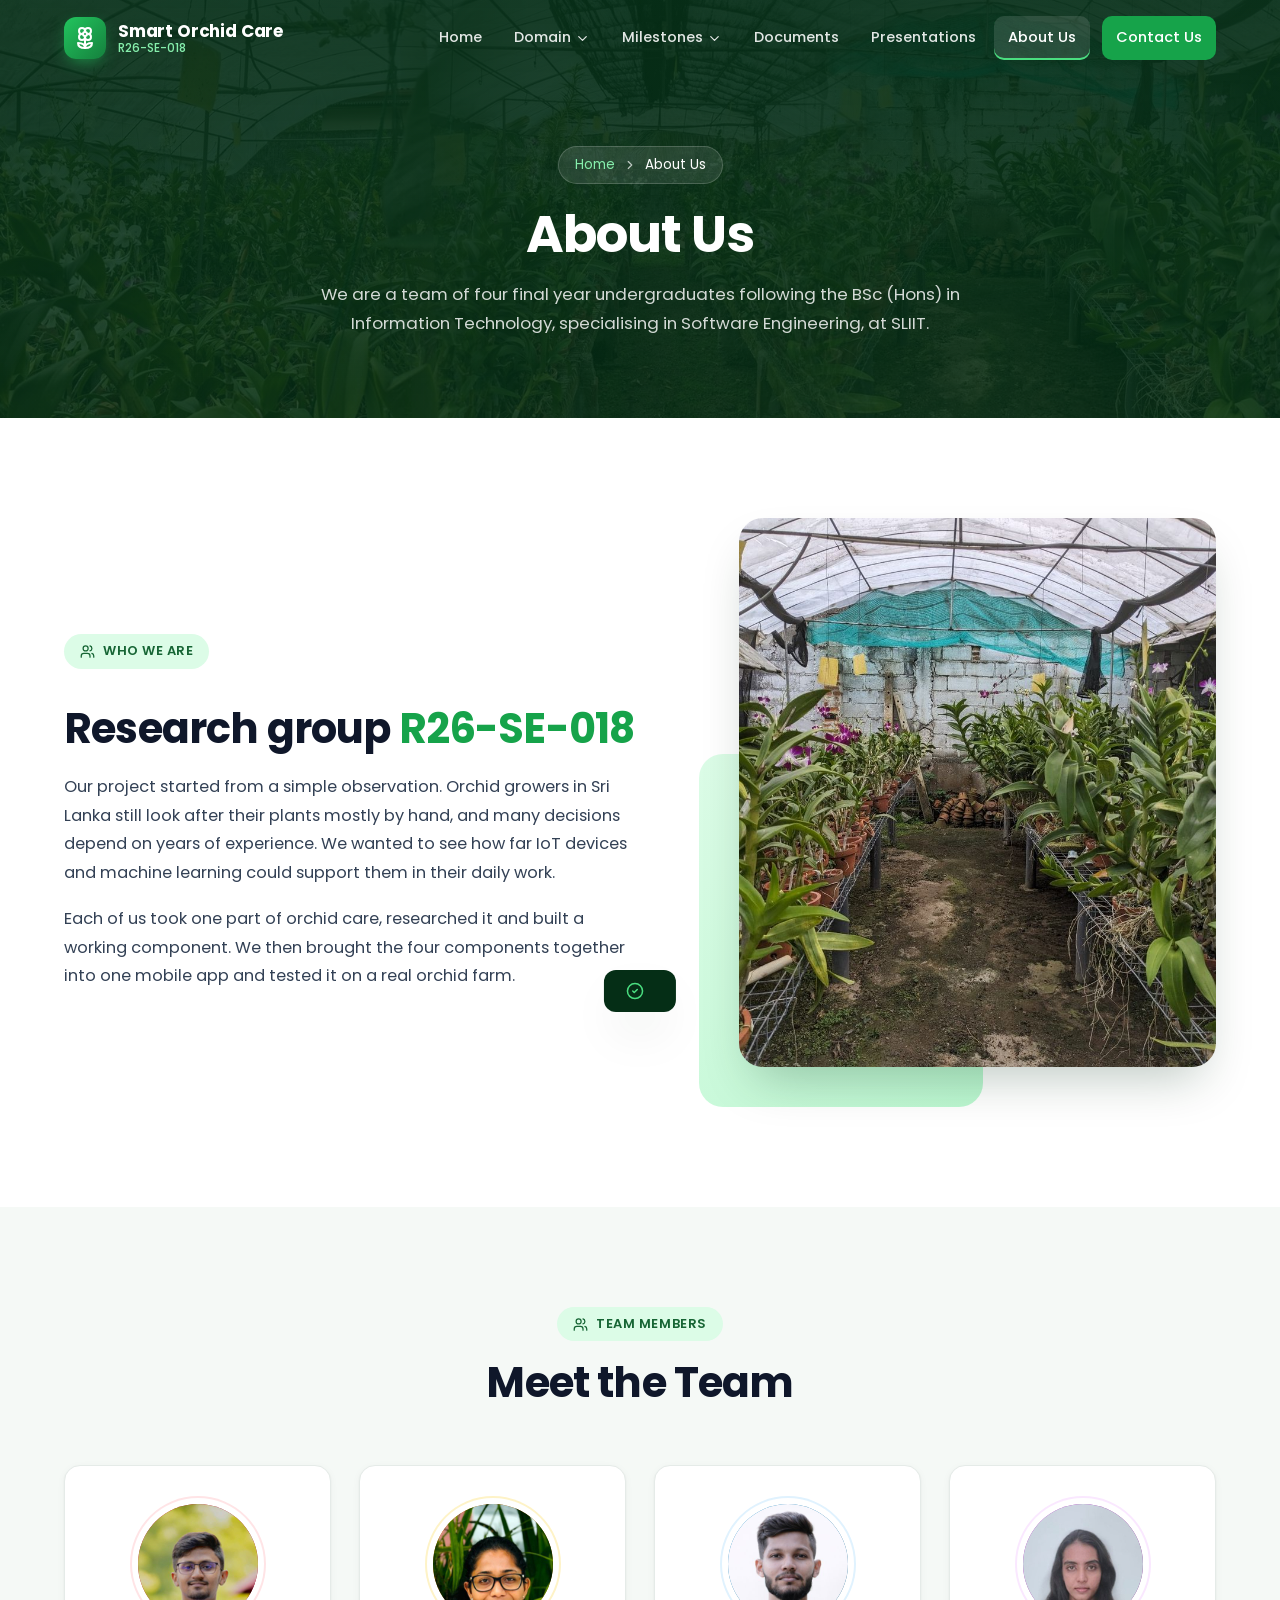
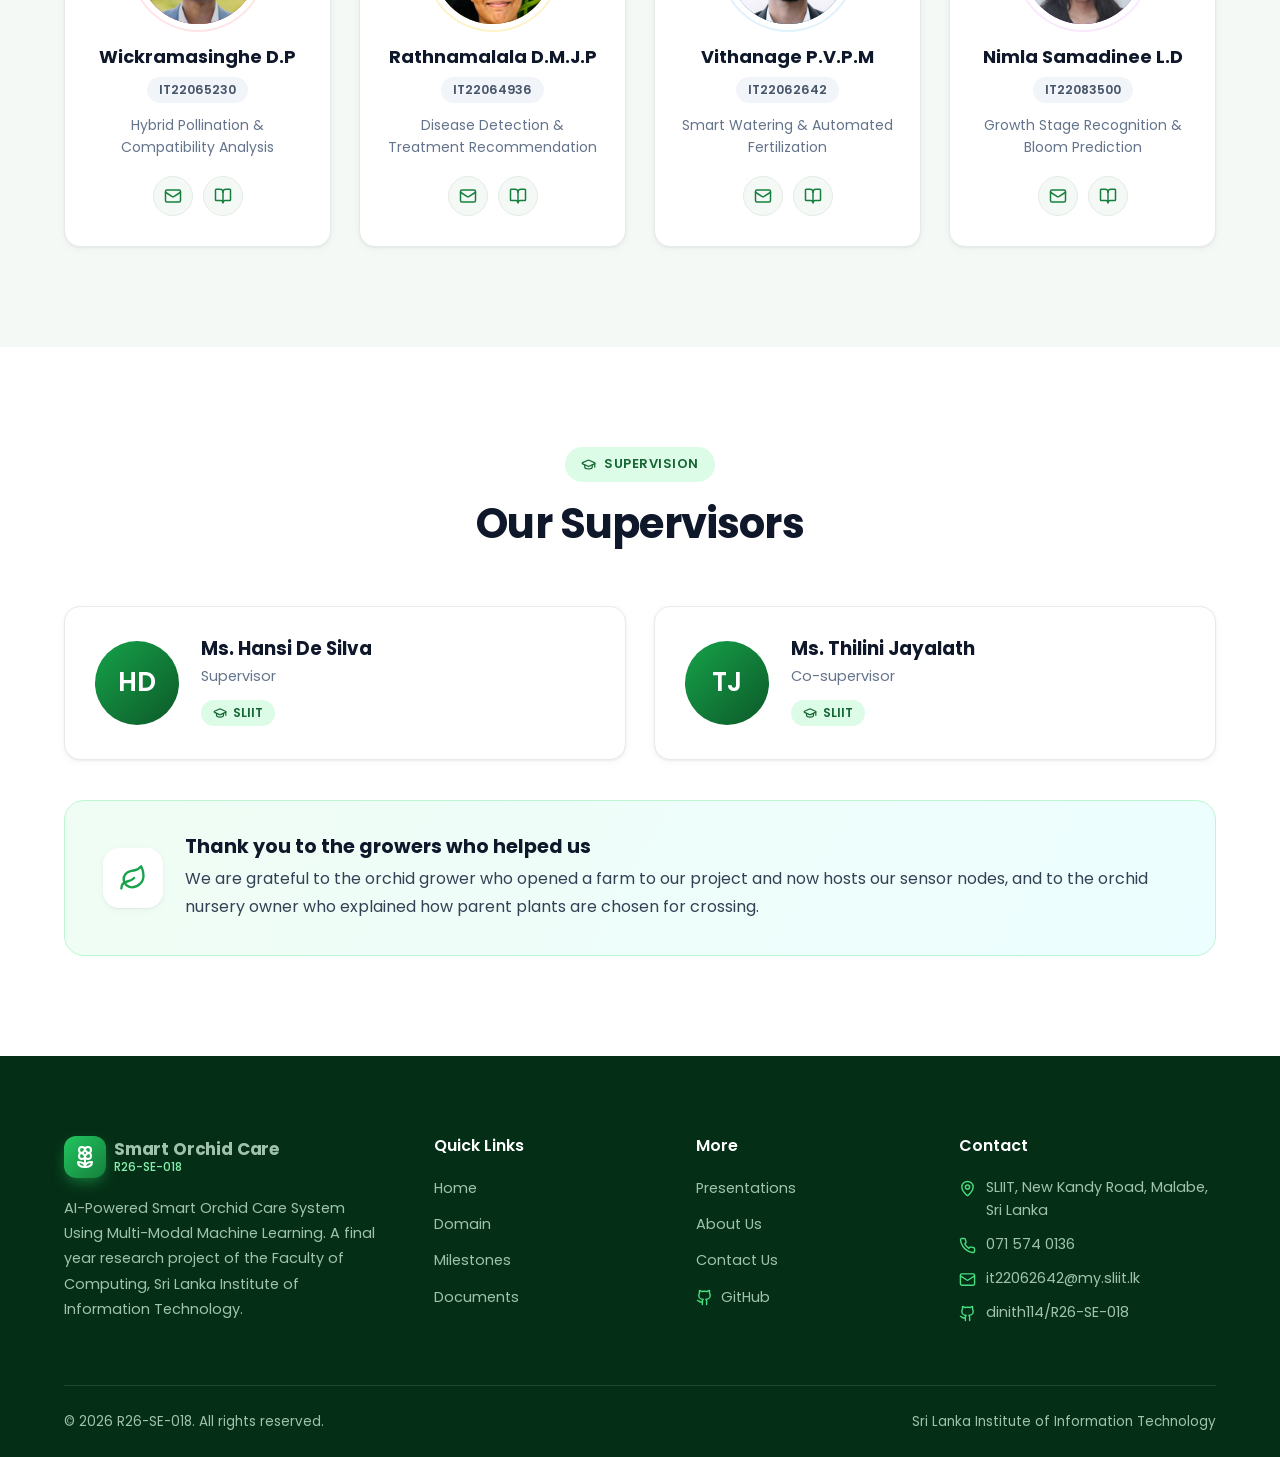
==== commit 4625caef: "Number the components in the official order from the TAF" ====
--- a/about.html
+++ b/about.html
@@ -46,17 +46,17 @@
   <div class="container">
     <div class="section-head reveal"><span class="label"><svg class="ic " viewBox="0 0 24 24" fill="none" stroke="currentColor" stroke-width="2" stroke-linecap="round" stroke-linejoin="round" aria-hidden="true"><path d="M16 21v-2a4 4 0 0 0-4-4H6a4 4 0 0 0-4 4v2" /> <circle cx="9" cy="7" r="4" /> <path d="M22 21v-2a4 4 0 0 0-3-3.87" /> <path d="M16 3.13a4 4 0 0 1 0 7.75" /></svg>Team Members</span><h2>Meet the Team</h2></div>
     <div class="grid grid-4"><article class="card team-card card-hover c1 reveal d0">
+  <div class="avatar"><img src="images/team/IT22065230.jpg" alt="" width="240" height="240"></div>
+  <h3>Wickramasinghe D.P</h3>
+  <span class="badge badge-gray id">IT22065230</span>
+  <p class="role">Hybrid Pollination &amp; Compatibility Analysis</p>
+  <div class="links"><a class="round-btn" href="mailto:it22065230@my.sliit.lk" aria-label="Email Wickramasinghe D.P"><svg class="ic " viewBox="0 0 24 24" fill="none" stroke="currentColor" stroke-width="2" stroke-linecap="round" stroke-linejoin="round" aria-hidden="true"><rect width="20" height="16" x="2" y="4" rx="2" /> <path d="m22 7-8.97 5.7a1.94 1.94 0 0 1-2.06 0L2 7" /></svg></a><a class="round-btn" href="domain.html#c1" aria-label="Read about component 1"><svg class="ic " viewBox="0 0 24 24" fill="none" stroke="currentColor" stroke-width="2" stroke-linecap="round" stroke-linejoin="round" aria-hidden="true"><path d="M12 7v14" /> <path d="M3 18a1 1 0 0 1-1-1V4a1 1 0 0 1 1-1h5a4 4 0 0 1 4 4 4 4 0 0 1 4-4h5a1 1 0 0 1 1 1v13a1 1 0 0 1-1 1h-6a3 3 0 0 0-3 3 3 3 0 0 0-3-3z" /></svg></a></div>
+</article><article class="card team-card card-hover c2 reveal d1">
   <div class="avatar"><img src="images/team/IT22064936.jpg" alt="" width="240" height="240"></div>
   <h3>Rathnamalala D.M.J.P</h3>
   <span class="badge badge-gray id">IT22064936</span>
   <p class="role">Disease Detection &amp; Treatment Recommendation</p>
-  <div class="links"><a class="round-btn" href="mailto:it22064936@my.sliit.lk" aria-label="Email Rathnamalala D.M.J.P"><svg class="ic " viewBox="0 0 24 24" fill="none" stroke="currentColor" stroke-width="2" stroke-linecap="round" stroke-linejoin="round" aria-hidden="true"><rect width="20" height="16" x="2" y="4" rx="2" /> <path d="m22 7-8.97 5.7a1.94 1.94 0 0 1-2.06 0L2 7" /></svg></a><a class="round-btn" href="domain.html#c1" aria-label="Read about component 1"><svg class="ic " viewBox="0 0 24 24" fill="none" stroke="currentColor" stroke-width="2" stroke-linecap="round" stroke-linejoin="round" aria-hidden="true"><path d="M12 7v14" /> <path d="M3 18a1 1 0 0 1-1-1V4a1 1 0 0 1 1-1h5a4 4 0 0 1 4 4 4 4 0 0 1 4-4h5a1 1 0 0 1 1 1v13a1 1 0 0 1-1 1h-6a3 3 0 0 0-3 3 3 3 0 0 0-3-3z" /></svg></a></div>
-</article><article class="card team-card card-hover c2 reveal d1">
-  <div class="avatar"><img src="images/team/IT22083500.jpg" alt="" width="240" height="240"></div>
-  <h3>Nimla Samadinee L.D</h3>
-  <span class="badge badge-gray id">IT22083500</span>
-  <p class="role">Growth Stage Recognition &amp; Bloom Prediction</p>
-  <div class="links"><a class="round-btn" href="mailto:it22083500@my.sliit.lk" aria-label="Email Nimla Samadinee L.D"><svg class="ic " viewBox="0 0 24 24" fill="none" stroke="currentColor" stroke-width="2" stroke-linecap="round" stroke-linejoin="round" aria-hidden="true"><rect width="20" height="16" x="2" y="4" rx="2" /> <path d="m22 7-8.97 5.7a1.94 1.94 0 0 1-2.06 0L2 7" /></svg></a><a class="round-btn" href="domain.html#c2" aria-label="Read about component 2"><svg class="ic " viewBox="0 0 24 24" fill="none" stroke="currentColor" stroke-width="2" stroke-linecap="round" stroke-linejoin="round" aria-hidden="true"><path d="M12 7v14" /> <path d="M3 18a1 1 0 0 1-1-1V4a1 1 0 0 1 1-1h5a4 4 0 0 1 4 4 4 4 0 0 1 4-4h5a1 1 0 0 1 1 1v13a1 1 0 0 1-1 1h-6a3 3 0 0 0-3 3 3 3 0 0 0-3-3z" /></svg></a></div>
+  <div class="links"><a class="round-btn" href="mailto:it22064936@my.sliit.lk" aria-label="Email Rathnamalala D.M.J.P"><svg class="ic " viewBox="0 0 24 24" fill="none" stroke="currentColor" stroke-width="2" stroke-linecap="round" stroke-linejoin="round" aria-hidden="true"><rect width="20" height="16" x="2" y="4" rx="2" /> <path d="m22 7-8.97 5.7a1.94 1.94 0 0 1-2.06 0L2 7" /></svg></a><a class="round-btn" href="domain.html#c2" aria-label="Read about component 2"><svg class="ic " viewBox="0 0 24 24" fill="none" stroke="currentColor" stroke-width="2" stroke-linecap="round" stroke-linejoin="round" aria-hidden="true"><path d="M12 7v14" /> <path d="M3 18a1 1 0 0 1-1-1V4a1 1 0 0 1 1-1h5a4 4 0 0 1 4 4 4 4 0 0 1 4-4h5a1 1 0 0 1 1 1v13a1 1 0 0 1-1 1h-6a3 3 0 0 0-3 3 3 3 0 0 0-3-3z" /></svg></a></div>
 </article><article class="card team-card card-hover c3 reveal d2">
   <div class="avatar"><img src="images/team/IT22062642.jpg" alt="" width="240" height="240"></div>
   <h3>Vithanage P.V.P.M</h3>
@@ -64,11 +64,11 @@
   <p class="role">Smart Watering &amp; Automated Fertilization</p>
   <div class="links"><a class="round-btn" href="mailto:it22062642@my.sliit.lk" aria-label="Email Vithanage P.V.P.M"><svg class="ic " viewBox="0 0 24 24" fill="none" stroke="currentColor" stroke-width="2" stroke-linecap="round" stroke-linejoin="round" aria-hidden="true"><rect width="20" height="16" x="2" y="4" rx="2" /> <path d="m22 7-8.97 5.7a1.94 1.94 0 0 1-2.06 0L2 7" /></svg></a><a class="round-btn" href="domain.html#c3" aria-label="Read about component 3"><svg class="ic " viewBox="0 0 24 24" fill="none" stroke="currentColor" stroke-width="2" stroke-linecap="round" stroke-linejoin="round" aria-hidden="true"><path d="M12 7v14" /> <path d="M3 18a1 1 0 0 1-1-1V4a1 1 0 0 1 1-1h5a4 4 0 0 1 4 4 4 4 0 0 1 4-4h5a1 1 0 0 1 1 1v13a1 1 0 0 1-1 1h-6a3 3 0 0 0-3 3 3 3 0 0 0-3-3z" /></svg></a></div>
 </article><article class="card team-card card-hover c4 reveal d3">
-  <div class="avatar"><img src="images/team/IT22065230.jpg" alt="" width="240" height="240"></div>
-  <h3>Wickramasinghe D.P</h3>
-  <span class="badge badge-gray id">IT22065230</span>
-  <p class="role">Hybrid Pollination &amp; Compatibility Analysis</p>
-  <div class="links"><a class="round-btn" href="mailto:it22065230@my.sliit.lk" aria-label="Email Wickramasinghe D.P"><svg class="ic " viewBox="0 0 24 24" fill="none" stroke="currentColor" stroke-width="2" stroke-linecap="round" stroke-linejoin="round" aria-hidden="true"><rect width="20" height="16" x="2" y="4" rx="2" /> <path d="m22 7-8.97 5.7a1.94 1.94 0 0 1-2.06 0L2 7" /></svg></a><a class="round-btn" href="domain.html#c4" aria-label="Read about component 4"><svg class="ic " viewBox="0 0 24 24" fill="none" stroke="currentColor" stroke-width="2" stroke-linecap="round" stroke-linejoin="round" aria-hidden="true"><path d="M12 7v14" /> <path d="M3 18a1 1 0 0 1-1-1V4a1 1 0 0 1 1-1h5a4 4 0 0 1 4 4 4 4 0 0 1 4-4h5a1 1 0 0 1 1 1v13a1 1 0 0 1-1 1h-6a3 3 0 0 0-3 3 3 3 0 0 0-3-3z" /></svg></a></div>
+  <div class="avatar"><img src="images/team/IT22083500.jpg" alt="" width="240" height="240"></div>
+  <h3>Nimla Samadinee L.D</h3>
+  <span class="badge badge-gray id">IT22083500</span>
+  <p class="role">Growth Stage Recognition &amp; Bloom Prediction</p>
+  <div class="links"><a class="round-btn" href="mailto:it22083500@my.sliit.lk" aria-label="Email Nimla Samadinee L.D"><svg class="ic " viewBox="0 0 24 24" fill="none" stroke="currentColor" stroke-width="2" stroke-linecap="round" stroke-linejoin="round" aria-hidden="true"><rect width="20" height="16" x="2" y="4" rx="2" /> <path d="m22 7-8.97 5.7a1.94 1.94 0 0 1-2.06 0L2 7" /></svg></a><a class="round-btn" href="domain.html#c4" aria-label="Read about component 4"><svg class="ic " viewBox="0 0 24 24" fill="none" stroke="currentColor" stroke-width="2" stroke-linecap="round" stroke-linejoin="round" aria-hidden="true"><path d="M12 7v14" /> <path d="M3 18a1 1 0 0 1-1-1V4a1 1 0 0 1 1-1h5a4 4 0 0 1 4 4 4 4 0 0 1 4-4h5a1 1 0 0 1 1 1v13a1 1 0 0 1-1 1h-6a3 3 0 0 0-3 3 3 3 0 0 0-3-3z" /></svg></a></div>
 </article></div>
   </div>
 </section>
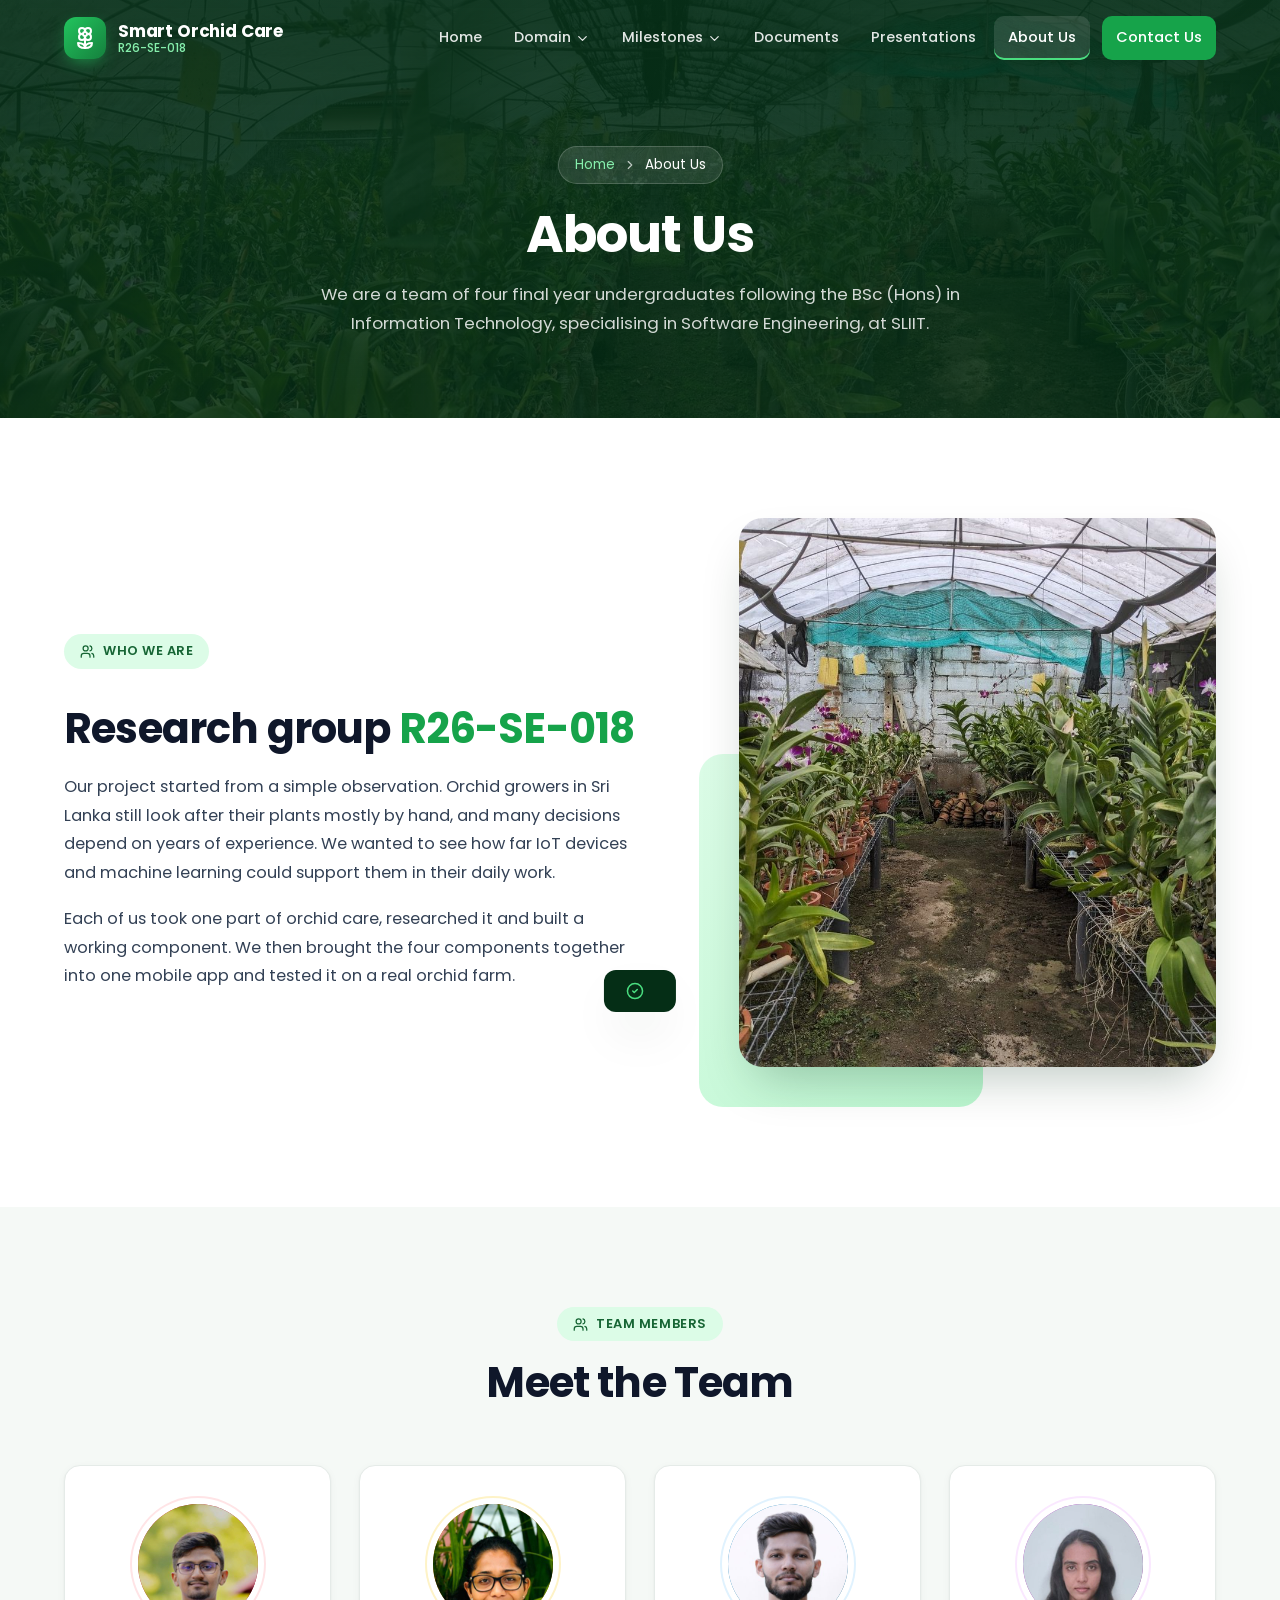
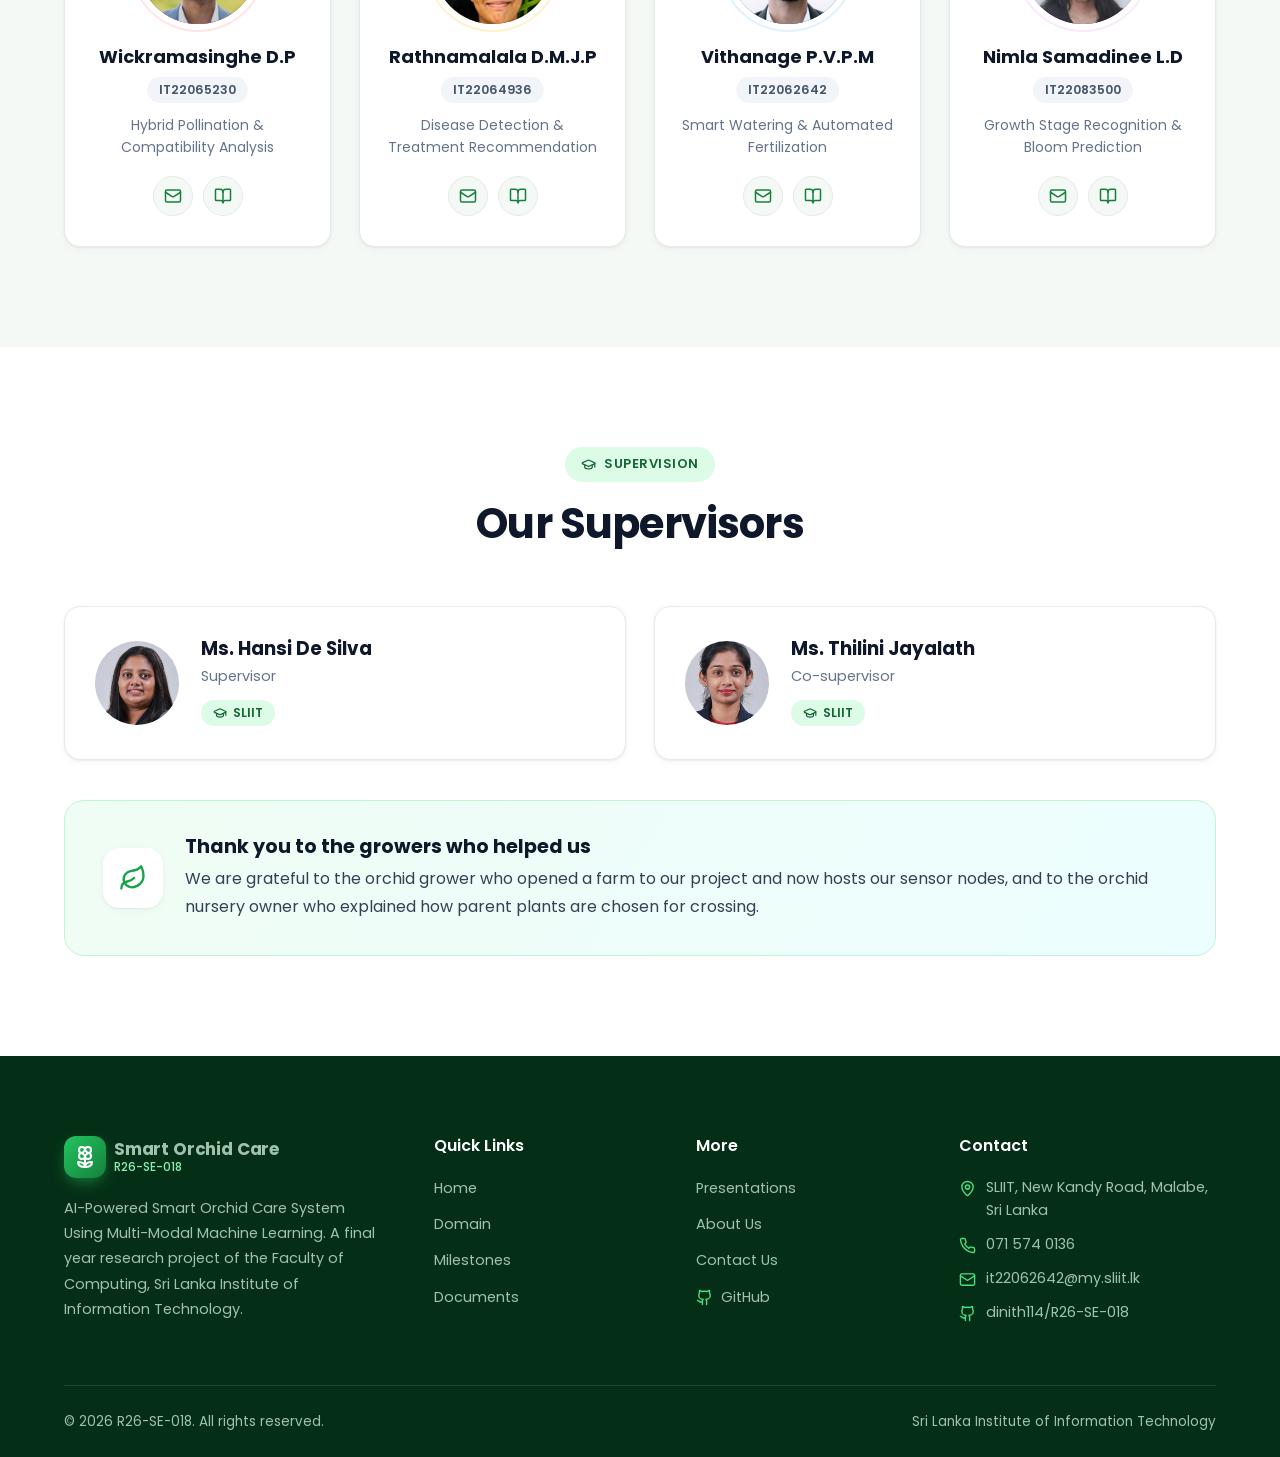
==== commit 0feac89c: "Add the supervisors' photos" ====
--- a/about.html
+++ b/about.html
@@ -75,7 +75,7 @@
 <section class="section">
   <div class="container">
     <div class="section-head reveal"><span class="label"><svg class="ic " viewBox="0 0 24 24" fill="none" stroke="currentColor" stroke-width="2" stroke-linecap="round" stroke-linejoin="round" aria-hidden="true"><path d="M21.42 10.922a1 1 0 0 0-.019-1.838L12.83 5.18a2 2 0 0 0-1.66 0L2.6 9.08a1 1 0 0 0 0 1.832l8.57 3.908a2 2 0 0 0 1.66 0z" /> <path d="M22 10v6" /> <path d="M6 12.5V16a6 3 0 0 0 12 0v-3.5" /></svg>Supervision</span><h2>Our Supervisors</h2></div>
-    <div class="grid grid-2"><article class="card sup-card cg reveal"><div class="avatar" aria-hidden="true">HD</div><div><h3>Ms. Hansi De Silva</h3><p>Supervisor</p><span class="badge badge-green" style="margin-top:10px"><svg class="ic " viewBox="0 0 24 24" fill="none" stroke="currentColor" stroke-width="2" stroke-linecap="round" stroke-linejoin="round" aria-hidden="true"><path d="M21.42 10.922a1 1 0 0 0-.019-1.838L12.83 5.18a2 2 0 0 0-1.66 0L2.6 9.08a1 1 0 0 0 0 1.832l8.57 3.908a2 2 0 0 0 1.66 0z" /> <path d="M22 10v6" /> <path d="M6 12.5V16a6 3 0 0 0 12 0v-3.5" /></svg>SLIIT</span></div></article><article class="card sup-card cg reveal"><div class="avatar" aria-hidden="true">TJ</div><div><h3>Ms. Thilini Jayalath</h3><p>Co-supervisor</p><span class="badge badge-green" style="margin-top:10px"><svg class="ic " viewBox="0 0 24 24" fill="none" stroke="currentColor" stroke-width="2" stroke-linecap="round" stroke-linejoin="round" aria-hidden="true"><path d="M21.42 10.922a1 1 0 0 0-.019-1.838L12.83 5.18a2 2 0 0 0-1.66 0L2.6 9.08a1 1 0 0 0 0 1.832l8.57 3.908a2 2 0 0 0 1.66 0z" /> <path d="M22 10v6" /> <path d="M6 12.5V16a6 3 0 0 0 12 0v-3.5" /></svg>SLIIT</span></div></article></div>
+    <div class="grid grid-2"><article class="card sup-card cg reveal"><div class="avatar"><img src="images/team/hansi-de-silva.jpg" alt="" width="240" height="240"></div><div><h3>Ms. Hansi De Silva</h3><p>Supervisor</p><span class="badge badge-green" style="margin-top:10px"><svg class="ic " viewBox="0 0 24 24" fill="none" stroke="currentColor" stroke-width="2" stroke-linecap="round" stroke-linejoin="round" aria-hidden="true"><path d="M21.42 10.922a1 1 0 0 0-.019-1.838L12.83 5.18a2 2 0 0 0-1.66 0L2.6 9.08a1 1 0 0 0 0 1.832l8.57 3.908a2 2 0 0 0 1.66 0z" /> <path d="M22 10v6" /> <path d="M6 12.5V16a6 3 0 0 0 12 0v-3.5" /></svg>SLIIT</span></div></article><article class="card sup-card cg reveal"><div class="avatar"><img src="images/team/thilini-jayalath.jpg" alt="" width="240" height="240"></div><div><h3>Ms. Thilini Jayalath</h3><p>Co-supervisor</p><span class="badge badge-green" style="margin-top:10px"><svg class="ic " viewBox="0 0 24 24" fill="none" stroke="currentColor" stroke-width="2" stroke-linecap="round" stroke-linejoin="round" aria-hidden="true"><path d="M21.42 10.922a1 1 0 0 0-.019-1.838L12.83 5.18a2 2 0 0 0-1.66 0L2.6 9.08a1 1 0 0 0 0 1.832l8.57 3.908a2 2 0 0 0 1.66 0z" /> <path d="M22 10v6" /> <path d="M6 12.5V16a6 3 0 0 0 12 0v-3.5" /></svg>SLIIT</span></div></article></div>
     <div class="thanks reveal" style="margin-top:40px"><span class="ic-box"><svg class="ic " viewBox="0 0 24 24" fill="none" stroke="currentColor" stroke-width="2" stroke-linecap="round" stroke-linejoin="round" aria-hidden="true"><path d="M11 20A7 7 0 0 1 9.8 6.1C15.5 5 17 4.48 19 2c1 2 2 4.18 2 8 0 5.5-4.78 10-10 10Z" /> <path d="M2 21c0-3 1.85-5.36 5.08-6C9.5 14.52 12 13 13 12" /></svg></span><div><h3>Thank you to the growers who helped us</h3><p>We are grateful to the orchid grower who opened a farm to our project and now hosts our sensor nodes, and to the orchid nursery owner who explained how parent plants are chosen for crossing.</p></div></div>
   </div>
 </section>
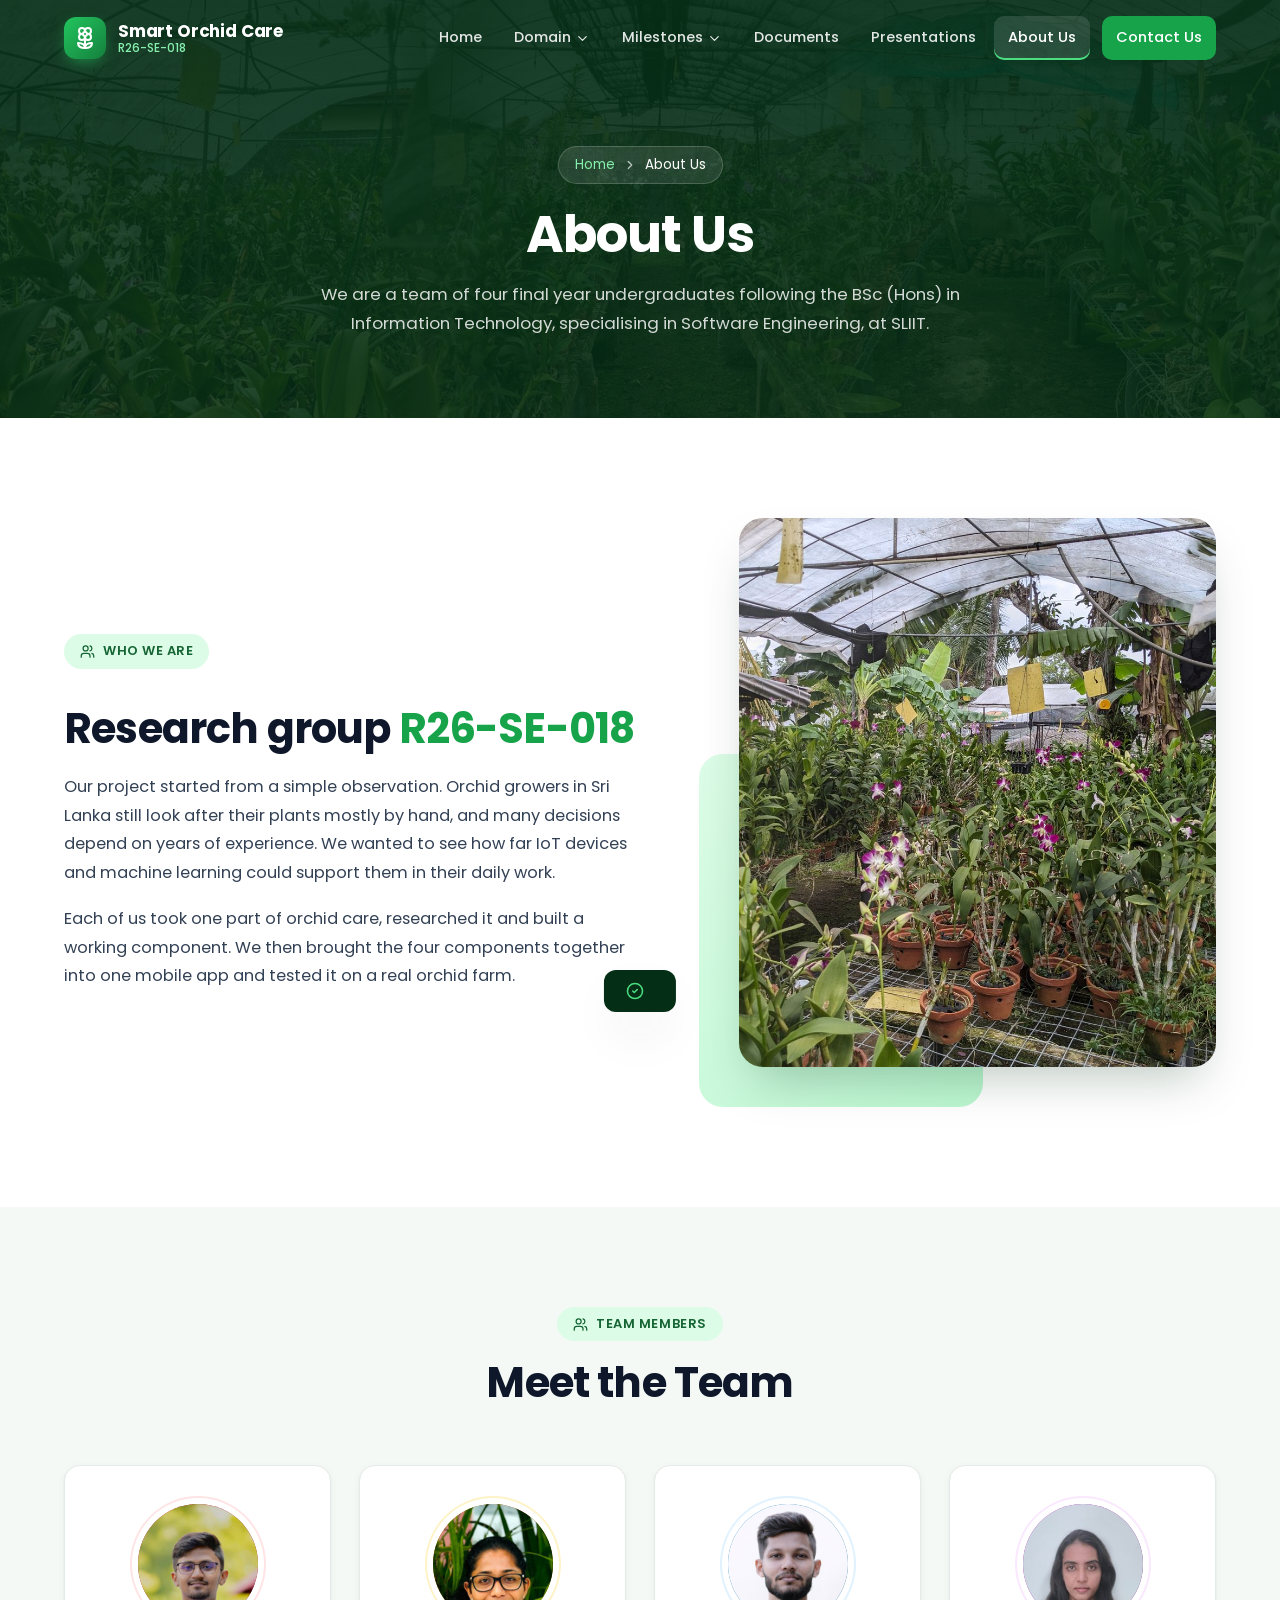
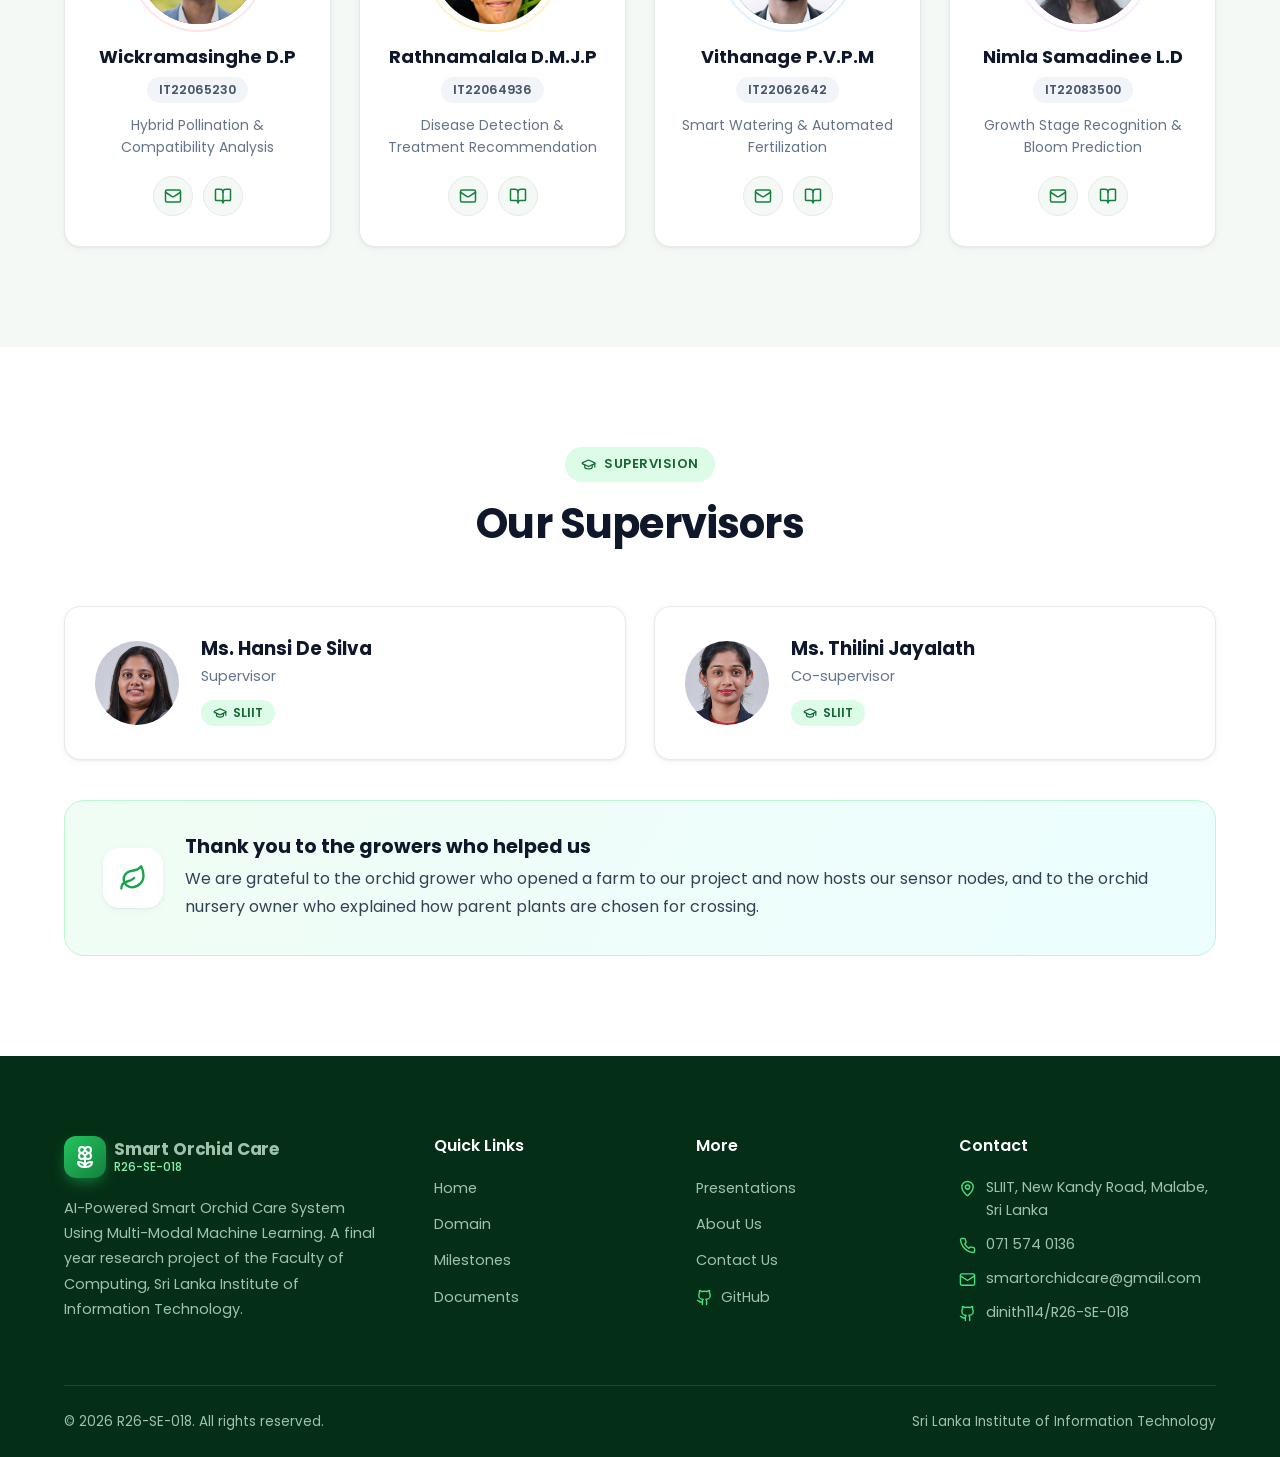
==== commit 99145040: "Send contact messages to the team inbox, and use a new About photo" ====
--- a/about.html
+++ b/about.html
@@ -39,7 +39,7 @@
       <p>Our project started from a simple observation. Orchid growers in Sri Lanka still look after their plants mostly by hand, and many decisions depend on years of experience. We wanted to see how far IoT devices and machine learning could support them in their daily work.</p>
       <p>Each of us took one part of orchid care, researched it and built a working component. We then brought the four components together into one mobile app and tested it on a real orchid farm.</p>
     </div>
-    <div class="photo-stack reveal d2"><span class="deco"></span><img class="main" src="images/shadehouse-c.jpg" width="805" height="1086" alt="Benches of potted orchids inside a shade house" loading="lazy"></div>
+    <div class="photo-stack reveal d2"><span class="deco"></span><img class="main" src="images/about-farm.jpg" width="880" height="1012" alt="Benches of potted orchids in flower inside a shade house" loading="lazy"></div>
   </div>
 </section>
 <section class="section section-soft">
@@ -96,7 +96,7 @@
       <div><h4>Contact</h4><ul>
         <li class="ci"><svg class="ic " viewBox="0 0 24 24" fill="none" stroke="currentColor" stroke-width="2" stroke-linecap="round" stroke-linejoin="round" aria-hidden="true"><path d="M20 10c0 4.993-5.539 10.193-7.399 11.799a1 1 0 0 1-1.202 0C9.539 20.193 4 14.993 4 10a8 8 0 0 1 16 0" /> <circle cx="12" cy="10" r="3" /></svg><span>SLIIT, New Kandy Road, Malabe, Sri Lanka</span></li>
         <li class="ci"><svg class="ic " viewBox="0 0 24 24" fill="none" stroke="currentColor" stroke-width="2" stroke-linecap="round" stroke-linejoin="round" aria-hidden="true"><path d="M22 16.92v3a2 2 0 0 1-2.18 2 19.79 19.79 0 0 1-8.63-3.07 19.5 19.5 0 0 1-6-6 19.79 19.79 0 0 1-3.07-8.67A2 2 0 0 1 4.11 2h3a2 2 0 0 1 2 1.72 12.84 12.84 0 0 0 .7 2.81 2 2 0 0 1-.45 2.11L8.09 9.91a16 16 0 0 0 6 6l1.27-1.27a2 2 0 0 1 2.11-.45 12.84 12.84 0 0 0 2.81.7A2 2 0 0 1 22 16.92z" /></svg><a href="tel:+94715740136">071 574 0136</a></li>
-        <li class="ci"><svg class="ic " viewBox="0 0 24 24" fill="none" stroke="currentColor" stroke-width="2" stroke-linecap="round" stroke-linejoin="round" aria-hidden="true"><rect width="20" height="16" x="2" y="4" rx="2" /> <path d="m22 7-8.97 5.7a1.94 1.94 0 0 1-2.06 0L2 7" /></svg><a href="mailto:it22062642@my.sliit.lk">it22062642@my.sliit.lk</a></li>
+        <li class="ci"><svg class="ic " viewBox="0 0 24 24" fill="none" stroke="currentColor" stroke-width="2" stroke-linecap="round" stroke-linejoin="round" aria-hidden="true"><rect width="20" height="16" x="2" y="4" rx="2" /> <path d="m22 7-8.97 5.7a1.94 1.94 0 0 1-2.06 0L2 7" /></svg><a href="mailto:smartorchidcare@gmail.com">smartorchidcare@gmail.com</a></li>
         <li class="ci"><svg class="ic " viewBox="0 0 24 24" fill="none" stroke="currentColor" stroke-width="2" stroke-linecap="round" stroke-linejoin="round" aria-hidden="true"><path d="M15 22v-4a4.8 4.8 0 0 0-1-3.5c3 0 6-2 6-5.5.08-1.25-.27-2.48-1-3.5.28-1.15.28-2.35 0-3.5 0 0-1 0-3 1.5-2.64-.5-5.36-.5-8 0C6 2 5 2 5 2c-.3 1.15-.3 2.35 0 3.5A5.403 5.403 0 0 0 4 9c0 3.5 3 5.5 6 5.5-.39.49-.68 1.05-.85 1.65-.17.6-.22 1.23-.15 1.85v4" /> <path d="M9 18c-4.51 2-5-2-7-2" /></svg><a href="https://github.com/dinith114/R26-SE-018">dinith114/R26-SE-018</a></li></ul></div>
     </div>
     <div class="footer-bottom"><span>© 2026 R26-SE-018. All rights reserved.</span><span>Sri Lanka Institute of Information Technology</span></div>
--- a/css/style.css
+++ b/css/style.css
@@ -414,6 +414,12 @@
 textarea.input { min-height: 150px; resize: vertical; }
 .input.select { appearance: none; -webkit-appearance: none; background-image: url("data:image/svg+xml,%3Csvg xmlns='http://www.w3.org/2000/svg' width='20' height='20' viewBox='0 0 24 24' fill='none' stroke='%2316a34a' stroke-width='2.5' stroke-linecap='round' stroke-linejoin='round'%3E%3Cpath d='m6 9 6 6 6-6'/%3E%3C/svg%3E"); background-repeat: no-repeat; background-position: right 14px center; padding-right: 44px; cursor: pointer; }
 .form-note { grid-column: 1 / -1; font-size: 13px; color: var(--muted); }
+.hp { position: absolute; left: -9999px; width: 1px; height: 1px; opacity: 0; }
+.form-status { grid-column: 1 / -1; font-size: 14.5px; font-weight: 500; min-height: 1.5em; }
+.form-status:empty { display: none; }
+.form-status.ok { color: var(--green-700); background: var(--green-50); border: 1px solid #bbf7d0; padding: 12px 16px; border-radius: 12px; }
+.form-status.err { color: #b91c1c; background: #fef2f2; border: 1px solid #fecaca; padding: 12px 16px; border-radius: 12px; }
+.btn[disabled] { opacity: .7; cursor: progress; transform: none; }
 .tpl-card { padding: 34px; }
 .tpl { margin-top: 20px; border-radius: 14px; background: #0b1f17; color: #d1fae5; padding: 22px; font: 400 13.5px/1.75 Consolas, "Courier New", monospace; white-space: pre-wrap; overflow-x: auto; }
 .tpl .hdr { color: #86efac; }
